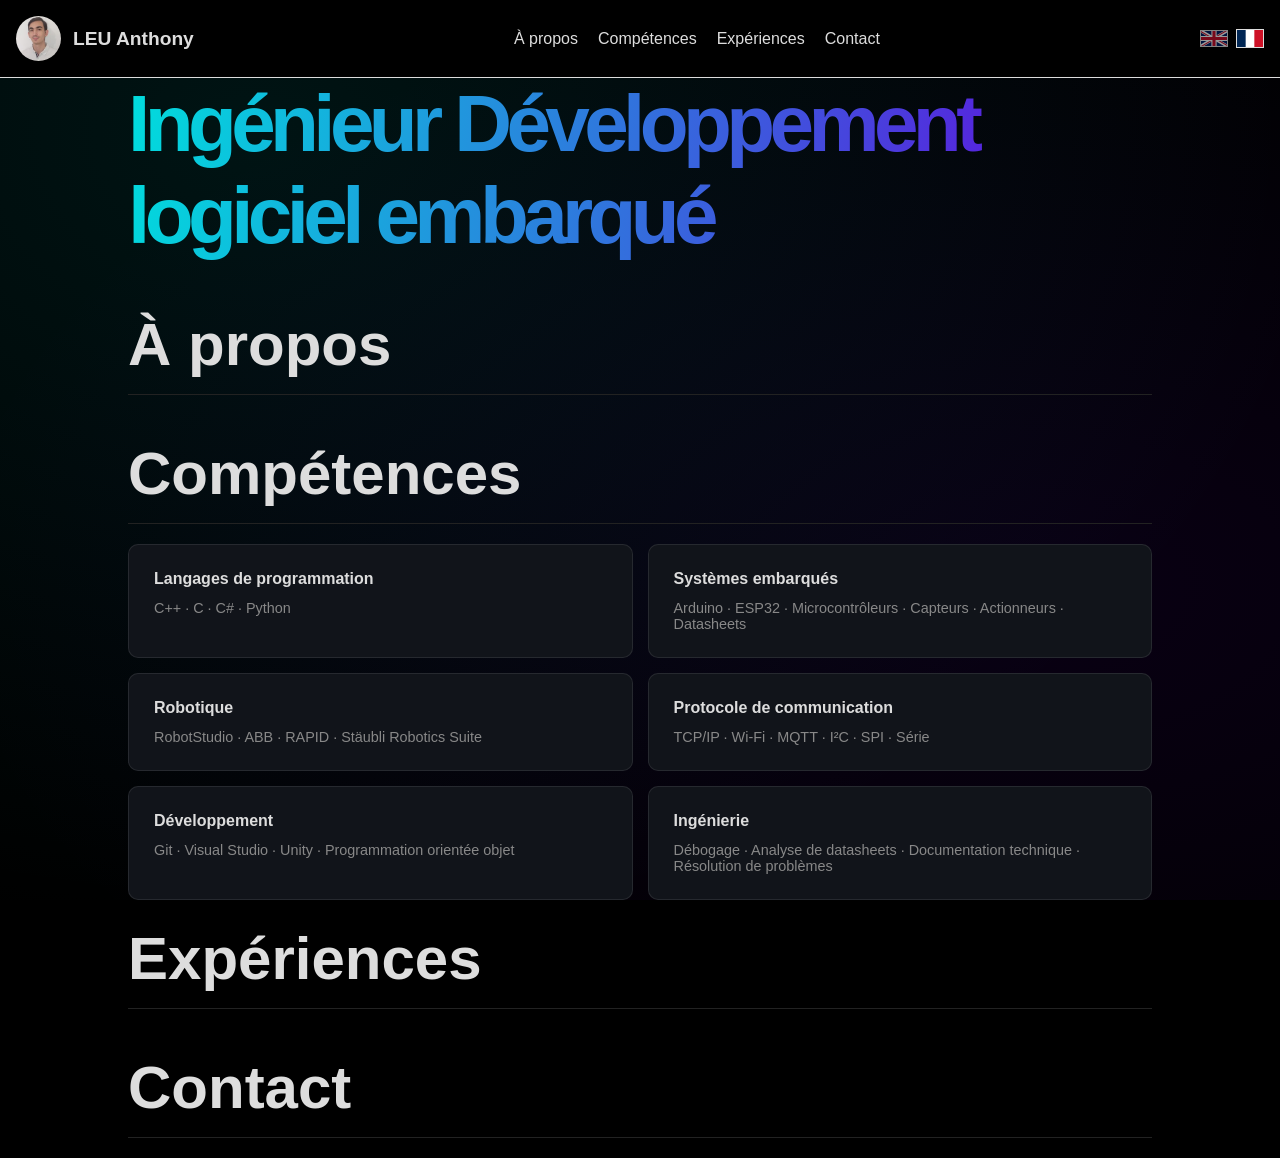
==== fr/index.html @ a5441466 "added skills with their style" ====
<!DOCTYPE html>
<html lang="en">
<head>
    <meta charset="UTF-8">
    <meta name="viewport" content="width=device-width, initial-scale=1.0">
    <title>LEU Anthony | Portfolio</title>
    <meta name="description" content="My personal portfolio.">
    <link rel="stylesheet" href="../style.css">
</head>
<body>
    <header>
        <nav>
            <a href="/fr/" class="logo">
                <img src="../assets/profile.jpg" alt="Photo de profil">
                <span>LEU Anthony</span>
            </a>
            <div class="nav-links">
                <a href="#about">À propos</a>
                <a href="#skills">Compétences</a>
                <a href="#experiences">Expériences</a>
                <a href="#contact">Contact</a>
            </div>
            <div class="language-selector">
                <a href="/en/" lang="en" aria-label="English">
                    <img src="../assets/flags/gb.svg" alt="English">
                </a>
                <a href="/fr/" lang="fr" aria-label="Français" aria-current="page">
                    <img src="../assets/flags/fr.svg" alt="Français">
                </a>
            </div>
        </nav>
    </header>
    <main>
        <h1>Ingénieur Développement logiciel embarqué</h1>
        <section id="about">
            <h2>À propos</h2>
        </section>
        <section id="skills">
            <h2>Compétences</h2>
            <div class="skills-grid">
                <div class="skill">
                    <h3>
                        Langages de programmation
                    </h3>
                    <p>
                        C++ · C · C# · Python
                    </p>
                </div>
                <div class="skill">
                    <h3>
                        Systèmes embarqués
                    </h3>
                    <p>
                        Arduino · ESP32 · Microcontrôleurs ·
                        Capteurs · Actionneurs · Datasheets
                    </p>
                </div>
                <div class="skill">
                    <h3>
                        Robotique
                    </h3>
                    <p>
                        RobotStudio · ABB · RAPID ·
                        Stäubli Robotics Suite
                    </p>
                </div>
                <div class="skill">
                    <h3>
                        Protocole de communication
                    </h3>
                    <p>
                        TCP/IP · Wi-Fi · MQTT · I²C · SPI · Série
                    </p>
                </div>
                <div class="skill">
                    <h3>
                        Développement
                    </h3>
                    <p>
                        Git · Visual Studio · Unity ·
                        Programmation orientée objet
                    </p>
                </div>
                <div class="skill">
                    <h3>
                        Ingénierie
                    </h3>

                    <p>
                        Débogage · Analyse de datasheets ·
                        Documentation technique · Résolution de problèmes
                    </p>
                </div>
            </div>
        </section>
        <section id="experiences">
            <h2>Expériences</h2>
        </section>
        <section id="contact">
            <h2>Contact</h2>
        </section>
    </main>
</body>
</html>
---- style.css ----
/* General reset */
* {
    margin: 0;
    padding: 0;
    box-sizing: border-box;
}

:root {
    --white: #dddddd;
    --black: #000000;
    --grey: #888888;
    --dark-grey: #222222;
    --light-blue: #00dddd;
    --dark-blue: #6600dd;
    --h1-size: clamp(3.2rem, 7vw, 5rem);
    --h2-size: calc(var(--h1-size) * 0.75);
    --border: rgba(255, 255, 255, 0.09);
    --card: #11141a;
}

body {
    font-family: Arial, sans-serif;
    background-color: var(--black);
    color: var(--white);
    background-image:
        radial-gradient(
            ellipse at 20% 15%,
            rgb(from var(--light-blue) r g b / 9%),
            transparent 75%
        ),
        radial-gradient(
            ellipse at 80% 65%,
            rgb(from var(--dark-blue) r g b / 9%),
            transparent 75%
        );
    background-attachment: fixed;
}

/* Headings */
h1 {
    font-size: var(--h1-size);
    letter-spacing: -0.07em;
    font-weight: 700;
    margin-bottom: 24px;
    background: linear-gradient(100deg,var(--light-blue),var(--dark-blue));
    -webkit-background-clip: text;
    background-clip: text;
    -webkit-text-fill-color: transparent;
}

h2 {
    font-size: var(--h2-size);
    font-weight: 600;
    line-height: 1.3;
    color: var(--white);
    margin-bottom: 20px;
    padding-bottom: 10px;
    border-bottom: 1px solid var(--dark-grey);
}

/* Header */
header {
    position: sticky;
    top: 0;
    background-color: var(--black);
    padding: 16px;
    border-bottom: 1px solid var(--white);
}

nav {
    display: flex;
    align-items: center;
    justify-content: space-between;
}

/* Profile picture and name */
.logo {
    display: flex;
    align-items: center;
    gap: 12px;
    text-decoration: none;
    color: inherit;
    font-size: 1.2rem;
    font-weight: bold;
}

.logo img {
    width: 45px;
    height: 45px;
    object-fit: cover;
    border-radius: 50%;
}

/* Navigation links */
.nav-links {
    display: flex;
    align-items: center;
    gap: 20px;
}

.nav-links a {
    text-decoration: none;
    color: var(--white);
}

.nav-links a:hover {
    color: var(--grey);
}

/* Language flags */
.language-selector {
    display: flex;
    align-items: center;
    gap: 8px;
}
.language-selector img{
    width: 28px;
    height: auto;
    display: block;
    border: 1px solid var(--white);
}
.language-selector img:hover {
    transform: translateY(-2px);
}

.language-selector a:not([aria-current="page"]) {
    opacity: 0.6;
}

.language-selector a[aria-current="page"] {
    opacity: 1;
}

/* Main */
main {
    width: 80%;
    margin-inline: auto;
}

section {
    scroll-margin-top: 80px;
    padding-top: 20px
}

/* Skills */

.skills-grid {
    display: grid;
    grid-template-columns:
        repeat(2, 1fr);
    gap: 15px;
}

.skill {
    padding: 25px;
    border:
        1px solid var(--border);
    border-radius: 10px;
    background: var(--card);
}

.skill h3 {
    margin-bottom: 12px;
    font-size: 1rem;
}

.skill p {
    color: var(--grey);

    font-size: 0.9rem;
}
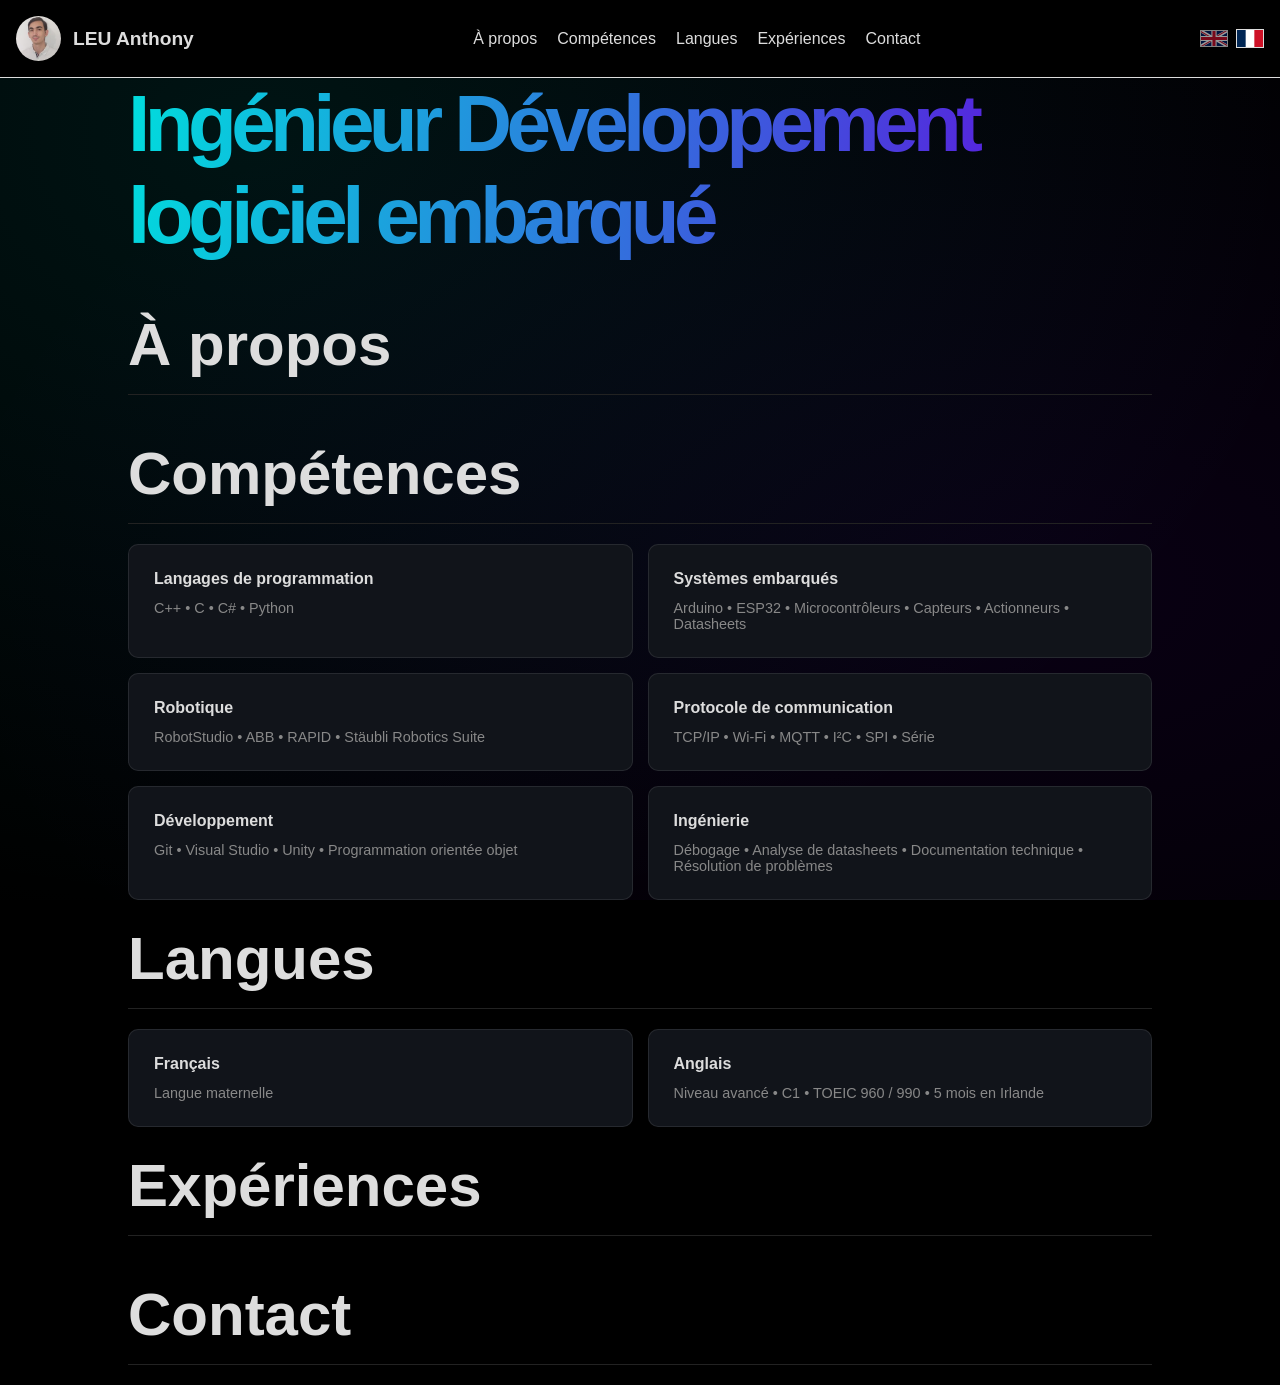
==== commit 18944ae0: "Ajout section Langues & modification des classes en card et cards-grid pour la reutilisation" ====
--- a/fr/index.html
+++ b/fr/index.html
@@ -17,6 +17,7 @@
             <div class="nav-links">
                 <a href="#about">À propos</a>
                 <a href="#skills">Compétences</a>
+                <a href="#languages">Langues</a>
                 <a href="#experiences">Expériences</a>
                 <a href="#contact">Contact</a>
             </div>
@@ -37,58 +38,75 @@
         </section>
         <section id="skills">
             <h2>Compétences</h2>
-            <div class="skills-grid">
-                <div class="skill">
+            <div class="cards-grid">
+                <div class="card">
                     <h3>
                         Langages de programmation
                     </h3>
                     <p>
-                        C++ · C · C# · Python
+                        C++ • C • C# • Python
                     </p>
                 </div>
-                <div class="skill">
+                <div class="card">
                     <h3>
                         Systèmes embarqués
                     </h3>
                     <p>
-                        Arduino · ESP32 · Microcontrôleurs ·
-                        Capteurs · Actionneurs · Datasheets
+                        Arduino • ESP32 • Microcontrôleurs • Capteurs • Actionneurs • Datasheets
                     </p>
                 </div>
-                <div class="skill">
+                <div class="card">
                     <h3>
                         Robotique
                     </h3>
                     <p>
-                        RobotStudio · ABB · RAPID ·
-                        Stäubli Robotics Suite
+                        RobotStudio • ABB • RAPID • Stäubli Robotics Suite
                     </p>
                 </div>
-                <div class="skill">
+                <div class="card">
                     <h3>
                         Protocole de communication
                     </h3>
                     <p>
-                        TCP/IP · Wi-Fi · MQTT · I²C · SPI · Série
+                        TCP/IP • Wi-Fi • MQTT • I²C • SPI • Série
                     </p>
                 </div>
-                <div class="skill">
+                <div class="card">
                     <h3>
                         Développement
                     </h3>
                     <p>
-                        Git · Visual Studio · Unity ·
-                        Programmation orientée objet
+                        Git • Visual Studio • Unity • Programmation orientée objet
                     </p>
                 </div>
-                <div class="skill">
+                <div class="card">
                     <h3>
                         Ingénierie
                     </h3>
 
                     <p>
-                        Débogage · Analyse de datasheets ·
-                        Documentation technique · Résolution de problèmes
+                        Débogage • Analyse de datasheets • Documentation technique • Résolution de problèmes
+                    </p>
+                </div>
+            </div>
+        </section>
+        <section id="languages">
+            <h2>Langues</h2>
+            <div class="cards-grid">
+                <div class="card">
+                    <h3>
+                        Français
+                    </h3>
+                    <p>
+                        Langue maternelle
+                    </p>
+                </div>
+                <div class="card">
+                    <h3>
+                        Anglais
+                    </h3>
+                    <p>
+                        Niveau avancé • C1 • TOEIC 960 / 990 • 5 mois en Irlande
                     </p>
                 </div>
             </div>
--- a/style.css
+++ b/style.css
@@ -142,16 +142,16 @@
     padding-top: 20px
 }
 
-/* Skills */
+/* Cards (skills & languages) */
 
-.skills-grid {
+.cards-grid {
     display: grid;
     grid-template-columns:
         repeat(2, 1fr);
     gap: 15px;
 }
 
-.skill {
+.card {
     padding: 25px;
     border:
         1px solid var(--border);
@@ -159,12 +159,12 @@
     background: var(--card);
 }
 
-.skill h3 {
+.card h3 {
     margin-bottom: 12px;
     font-size: 1rem;
 }
 
-.skill p {
+.card p {
     color: var(--grey);
 
     font-size: 0.9rem;
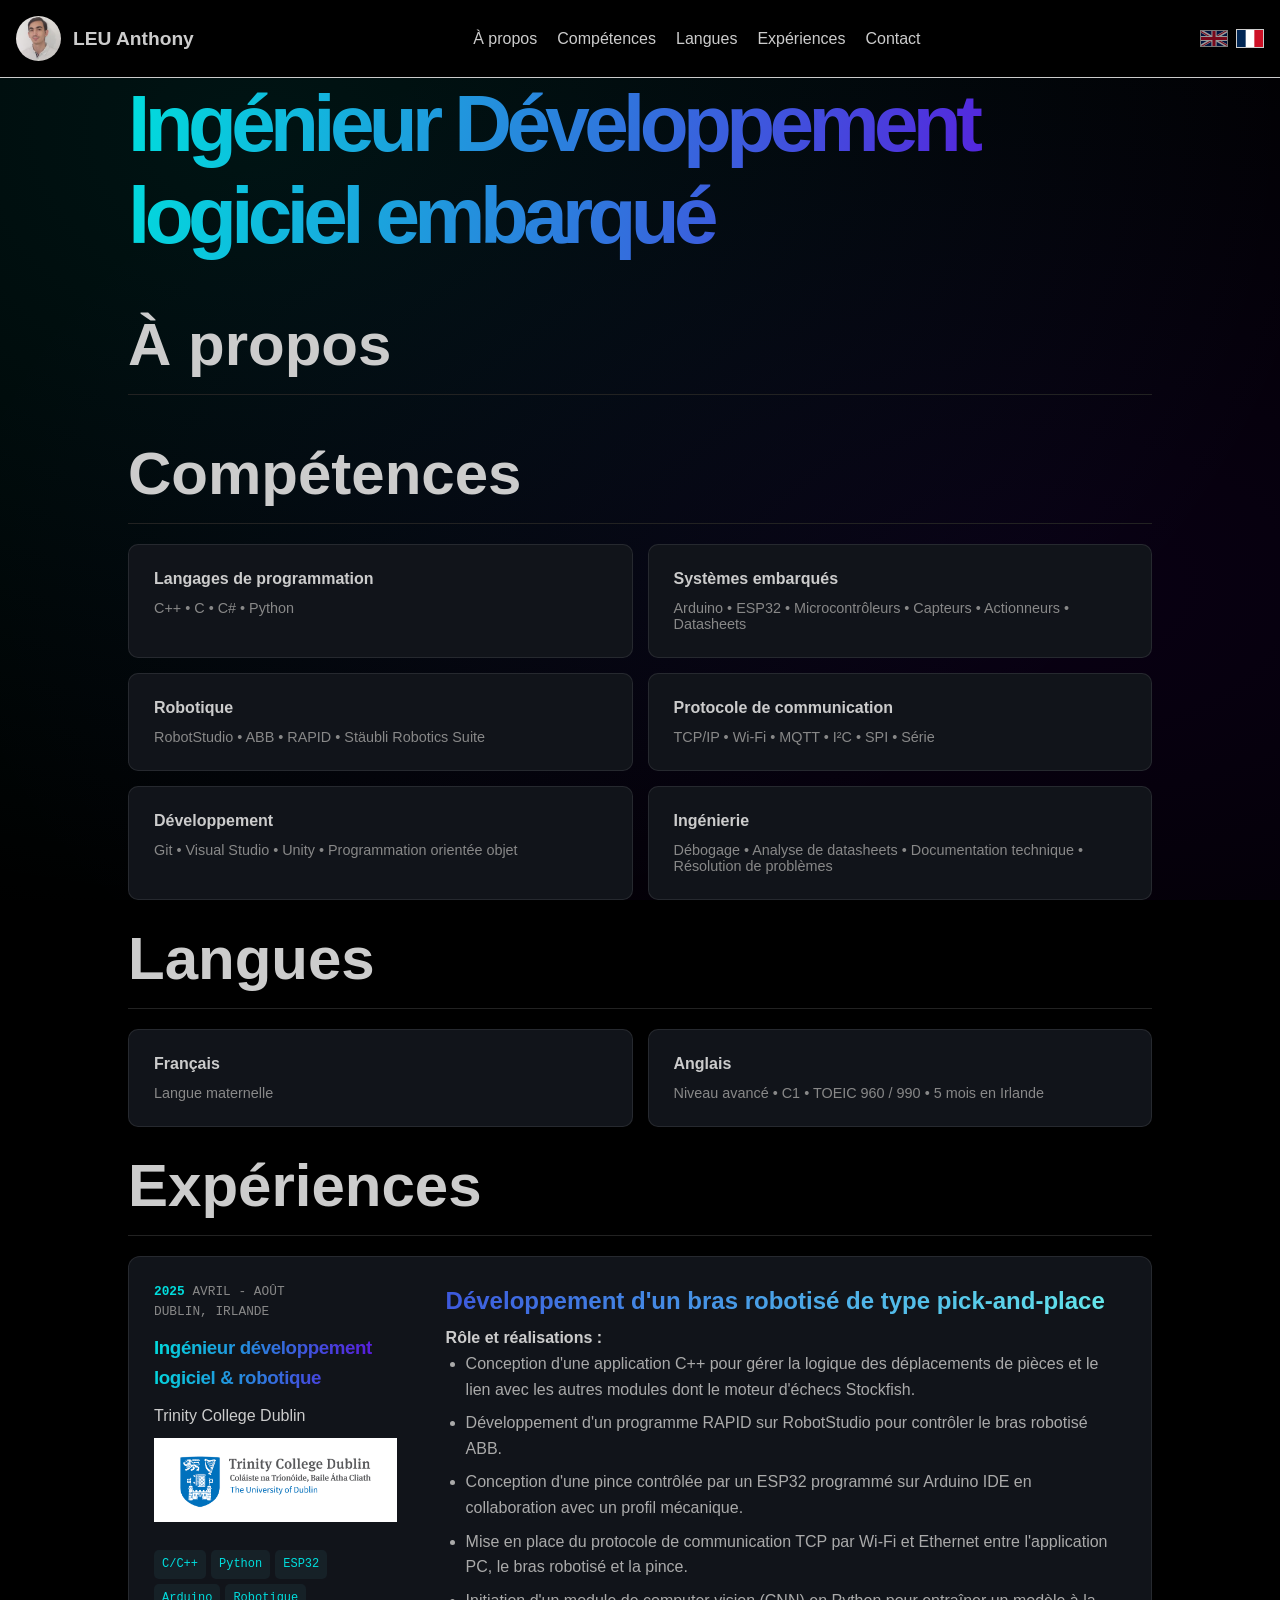
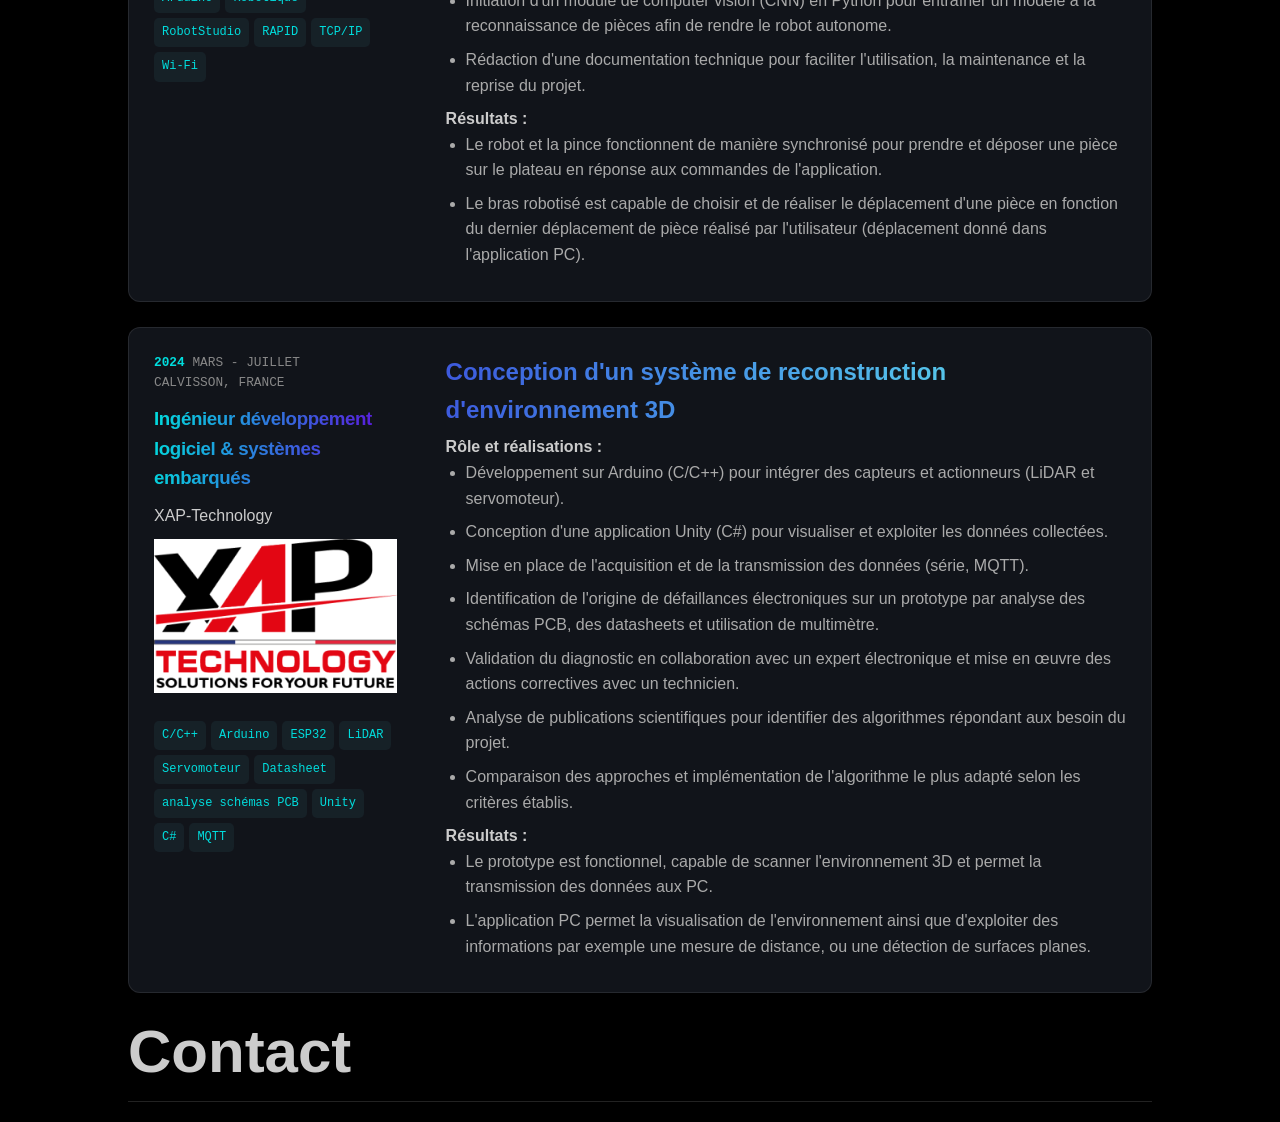
==== commit 68d49063: "ajout experiences avec le style" ====
--- a/fr/index.html
+++ b/fr/index.html
@@ -113,6 +113,146 @@
         </section>
         <section id="experiences">
             <h2>Expériences</h2>
+            <div class="column">
+                <article class="experience-card">
+                    <div class="experience-head">
+                        <div class="date_place">
+                            <strong> 2025 </strong> AVRIL - AOÛT
+                            <br>
+                            DUBLIN, IRLANDE
+                        </div>
+                        <h3>
+                            Ingénieur développement logiciel & robotique
+                        </h3>
+                        <div class="company">
+                            Trinity College Dublin
+                            <br>
+                            <img src="../assets/company/Trinity-Logo.jpg" alt="Trinity-Logo">
+                        </div>
+                        <div class="tags">
+                            <span class="tag">C/C++</span>
+                            <span class="tag">Python</span>
+                            <span class="tag">ESP32</span>
+                            <span class="tag">Arduino</span>
+                            <span class="tag">Robotique</span>
+                            <span class="tag">RobotStudio</span>
+                            <span class="tag">RAPID</span>
+                            <span class="tag">TCP/IP</span>
+                            <span class="tag">Wi-Fi</span>
+                        </div>
+                    </div>
+                    <div class="experience-content">
+                        <h3>
+                            Développement d'un bras robotisé de type pick-and-place
+                        </h3>
+                        <h4>
+                            Rôle et réalisations :
+                        </h4>
+                        <ul>
+                            <li>
+                                Conception d'une application C++ pour gérer la logique des déplacements de pièces et le lien avec les autres modules dont le moteur d'échecs Stockfish.
+                            </li>
+                            <li>
+                                Développement d'un programme  RAPID  sur RobotStudio pour contrôler le bras robotisé ABB.
+                            </li>
+                            <li>
+                                Conception d'une pince contrôlée par un ESP32 programmé sur Arduino IDE en collaboration avec un profil mécanique.
+                            </li>
+                            <li>
+                                Mise en place du protocole de communication TCP par Wi-Fi et Ethernet entre l'application PC, le bras robotisé et la pince.
+                            </li>
+                            <li>
+                                Initiation d'un module de computer vision (CNN) en Python pour entraîner un modèle à la reconnaissance de pièces afin de rendre le robot autonome.
+                            </li>
+                            <li>
+                                Rédaction d'une documentation technique pour faciliter l'utilisation, la maintenance et la reprise du projet.
+                            </li>
+                        </ul>
+                        <h4>
+                            Résultats :
+                        </h4>
+                        <ul>
+
+                            <li>
+                               Le robot et la pince fonctionnent de manière synchronisé pour prendre et déposer une pièce sur le plateau en réponse aux commandes de l'application.
+                            </li>
+                            <li>
+                                Le bras robotisé est capable de choisir et de réaliser le déplacement d'une pièce en fonction du dernier déplacement de pièce réalisé par l'utilisateur (déplacement donné dans l'application PC).
+                            </li>
+                        </ul>
+                </article>
+                <article class="experience-card">
+                    <div class="experience-head">
+                        <div class="date_place">
+                            <strong> 2024 </strong> MARS - JUILLET
+                            <br>
+                            CALVISSON, FRANCE
+                        </div>
+                        <h3>
+                            Ingénieur développement logiciel & systèmes embarqués
+                        </h3>
+                        <div class="company">
+                            XAP-Technology
+                            <br>
+                            <img src="../assets/company/XAP-technology-Logo.png" alt="XAP-technology-Logo">
+                        </div>
+                        <div class="tags">
+                            <span class="tag">C/C++</span>
+                            <span class="tag">Arduino</span>
+                            <span class="tag">ESP32</span>
+                            <span class="tag">LiDAR</span>
+                            <span class="tag">Servomoteur</span>
+                            <span class="tag">Datasheet</span>
+                            <span class="tag">analyse schémas PCB</span>
+                            <span class="tag">Unity</span>
+                            <span class="tag">C#</span>
+                            <span class="tag">MQTT</span>
+                        </div>
+                    </div>
+                    <div class="experience-content">
+                        <h3>
+                            Conception d'un système de reconstruction d'environnement 3D
+                        </h3>
+                        <h4>
+                            Rôle et réalisations :
+                        </h4>
+                        <ul>
+                            <li>
+                                Développement sur Arduino (C/C++) pour intégrer des capteurs et actionneurs (LiDAR et servomoteur).
+                            </li>
+                            <li>
+                                Conception d'une application Unity (C#) pour visualiser et exploiter les données collectées.
+                            </li>
+                            <li>
+                                Mise en place de l'acquisition et de la transmission des données (série, MQTT).
+                            </li>
+                            <li>
+                                Identification de l'origine de défaillances électroniques sur un prototype par analyse des schémas PCB, des datasheets et utilisation de multimètre.
+                            </li>
+                            <li>
+                                Validation du diagnostic en collaboration avec un expert électronique et mise en œuvre des actions correctives avec un technicien.
+                            </li>
+                            <li>
+                                Analyse de publications scientifiques pour identifier des algorithmes répondant aux besoin du projet.
+                            </li>
+                            <li>
+                                Comparaison des approches et implémentation de l'algorithme le plus adapté selon les critères établis.
+                            </li>
+                        </ul>
+                        <h4>
+                            Résultats :
+                        </h4>
+                        <ul>
+                            <li>
+                                Le prototype est fonctionnel, capable de scanner l'environnement 3D et permet la transmission des données aux PC.
+                            </li>
+                            <li>
+                                L'application PC permet la visualisation de l'environnement ainsi que d'exploiter des informations par exemple une mesure de distance, ou une détection de surfaces planes.
+                            </li>
+                        </ul>
+                    </div>
+                </article>
+            </div>
         </section>
         <section id="contact">
             <h2>Contact</h2>
--- a/style.css
+++ b/style.css
@@ -6,8 +6,9 @@
 }
 
 :root {
-    --white: #dddddd;
+    --white: #cccccc;
     --black: #000000;
+    --light-grey: #aaaaaa;
     --grey: #888888;
     --dark-grey: #222222;
     --light-blue: #00dddd;
@@ -168,4 +169,91 @@
     color: var(--grey);
 
     font-size: 0.9rem;
+}
+
+/* experiences */
+
+.column {
+    display: flex;
+    flex-direction: column;
+    gap: 25px;
+}
+
+.experience-card {
+    display: grid;
+    grid-template-columns: 25% 1fr;
+    gap: 5%;
+    padding: 25px;
+    border: 1px solid var(--border);
+    border-radius: 12px;
+    background: var(--card);
+    line-height: 1.6;
+}
+
+.date_place {
+    color: var(--grey);
+    font-family: monospace;
+    font-size: 0.8rem;
+    padding-bottom: 10px;
+}
+
+.date_place strong {
+    color: var(--light-blue);
+    font-style: bold;
+}
+
+.experience-head h3 {
+    letter-spacing: -0.02em;
+    font-weight: 700;
+    margin-bottom: 10px;
+    background: linear-gradient(100deg,var(--light-blue),var(--dark-blue));
+    -webkit-background-clip: text;
+    background-clip: text;
+    -webkit-text-fill-color: transparent;
+}
+
+.company {
+    color : var(--white);
+}
+
+.company img{
+    width: 100%;
+    max-height: 80%;
+    object-fit: contain;
+    margin-top: 10px;
+    background-color: white;
+}
+
+.experience-content h3{
+    font-size: 1.5rem;
+    margin-bottom: 5px;
+    background: linear-gradient(100deg,color-mix(in srgb, var(--dark-blue) 60%, var(--light-blue)),color-mix(in srgb, var(--light-blue) 60%, white));
+    -webkit-background-clip: text;
+    background-clip: text;
+    -webkit-text-fill-color: transparent;
+}
+
+.experience-content ul {
+    padding-left: 20px;
+    color: var(--light-grey);
+}
+
+.experience-content li {
+    margin-bottom: 8px;
+}
+
+.tags {
+    display: flex;
+    flex-wrap: wrap;
+    gap: 5px;
+    margin-top: 20px;
+}
+
+.tag {
+    padding: 5px 8px;
+    border-radius: 5px;
+    color: var(--light-blue);
+    background: rgba(103, 232, 249, 0.06);
+    font-family: monospace;
+    font-size: 0.75rem;
 }
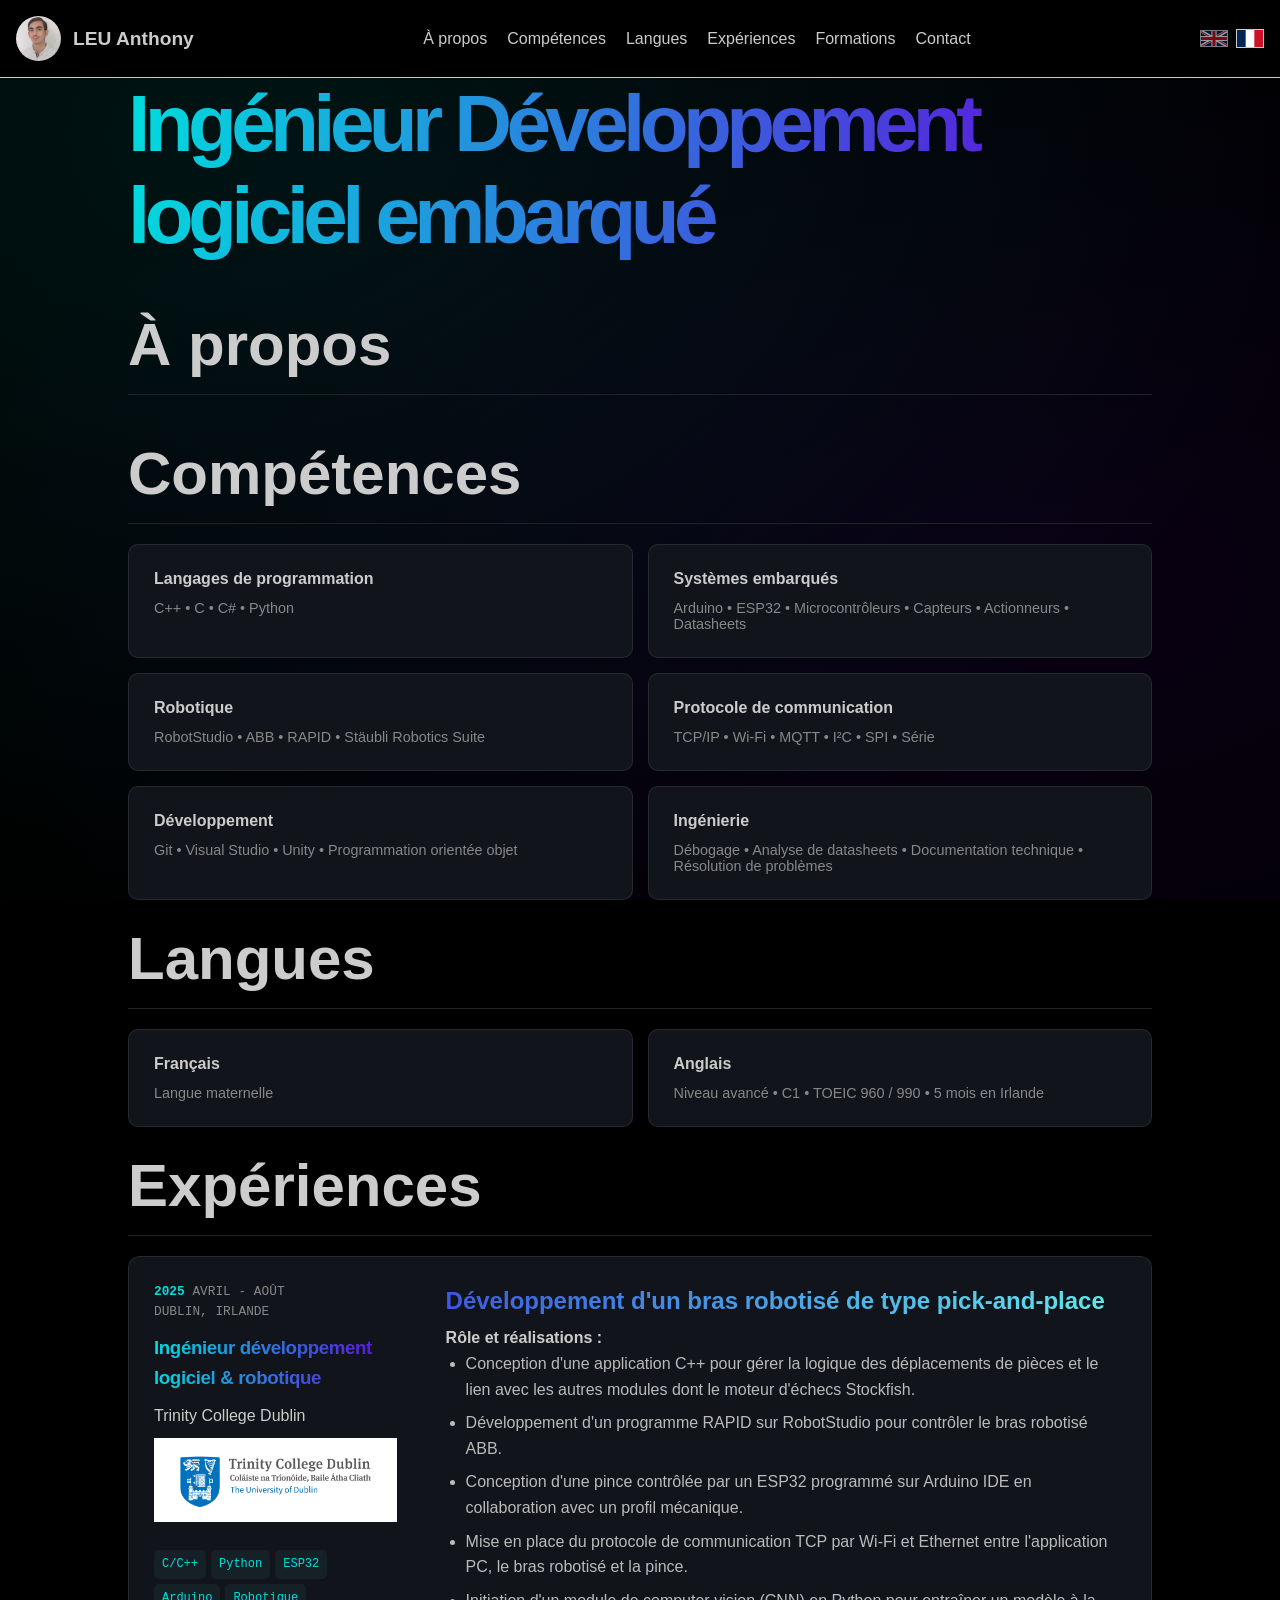
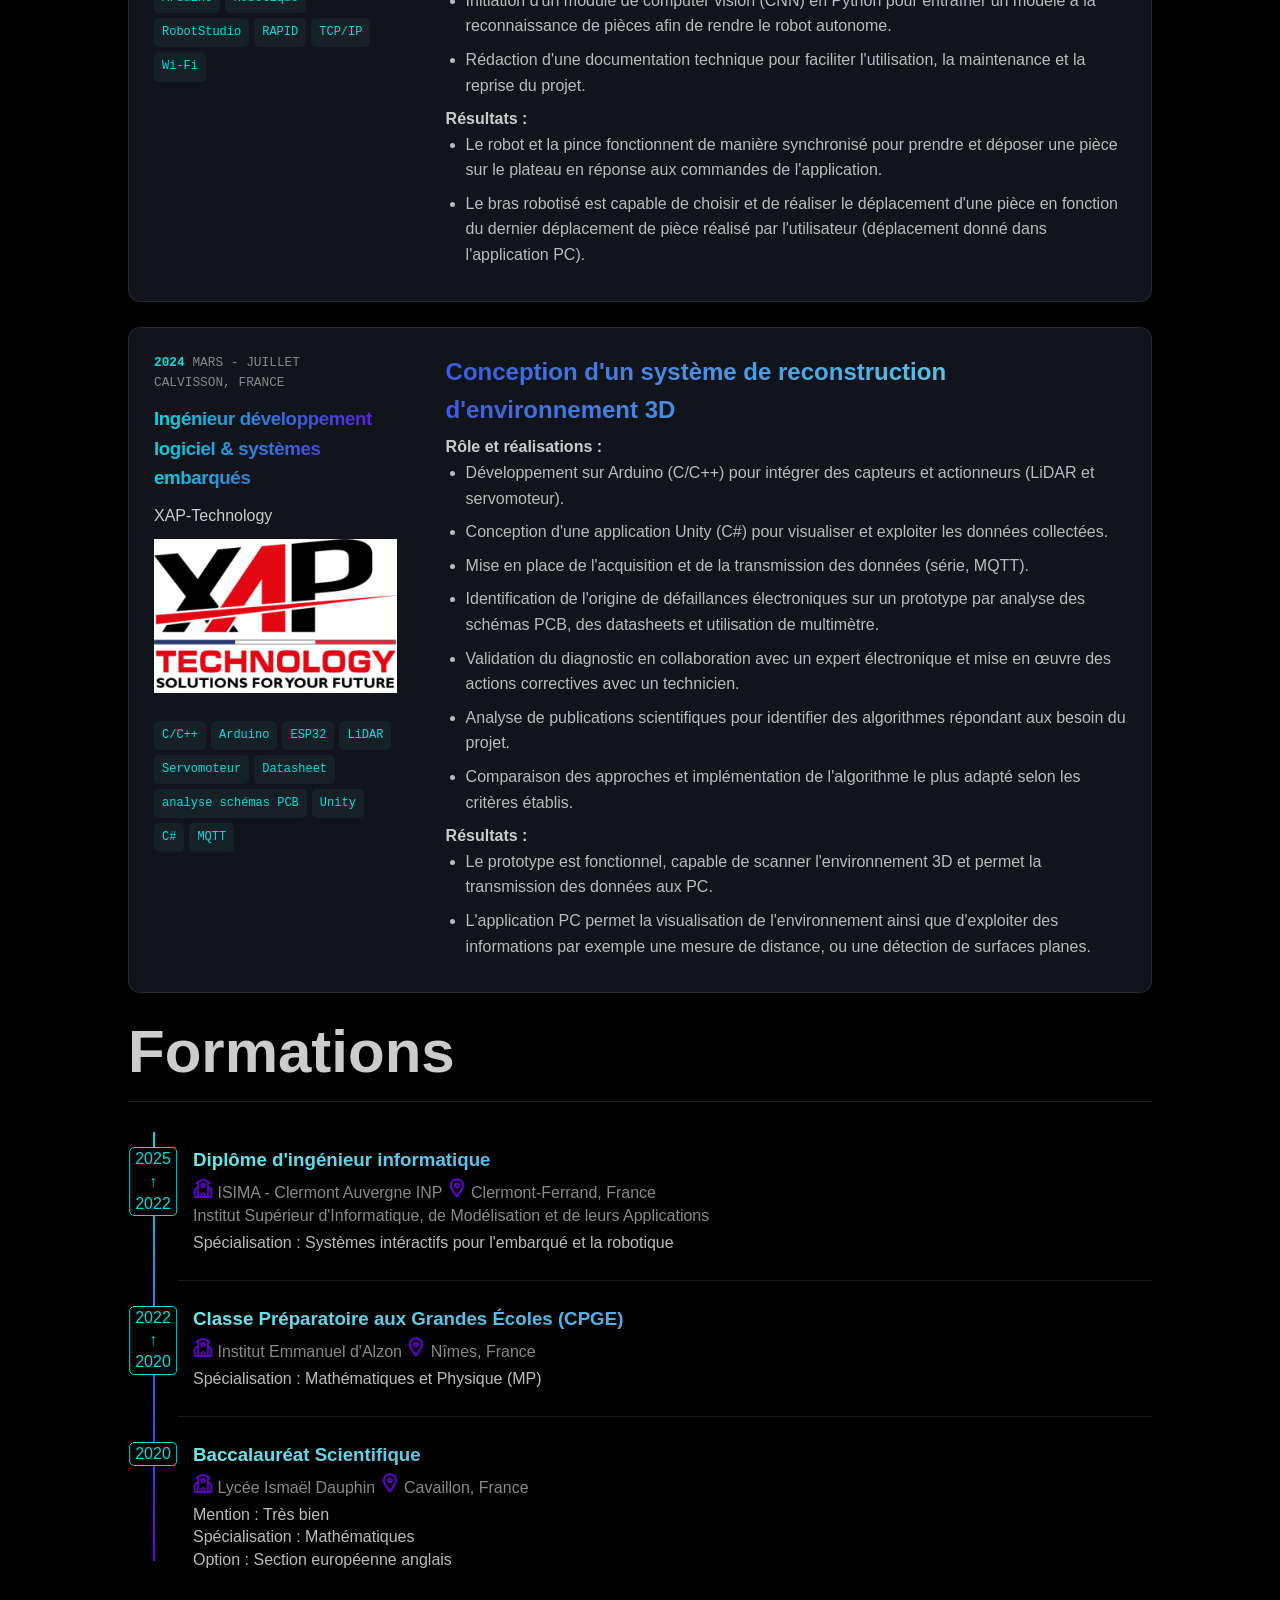
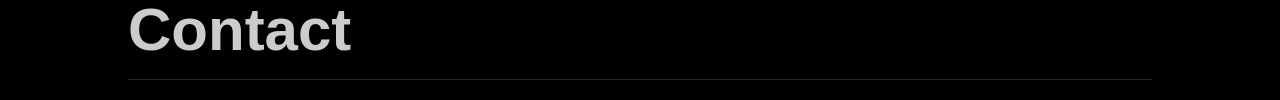
==== commit b3a57201: "added Education(Formation) section with its style" ====
--- a/fr/index.html
+++ b/fr/index.html
@@ -10,7 +10,7 @@
 <body>
     <header>
         <nav>
-            <a href="/fr/" class="logo">
+            <a href="../fr/" class="logo">
                 <img src="../assets/profile.jpg" alt="Photo de profil">
                 <span>LEU Anthony</span>
             </a>
@@ -19,13 +19,14 @@
                 <a href="#skills">Compétences</a>
                 <a href="#languages">Langues</a>
                 <a href="#experiences">Expériences</a>
+                <a href="#education">Formations</a>
                 <a href="#contact">Contact</a>
             </div>
             <div class="language-selector">
-                <a href="/en/" lang="en" aria-label="English">
+                <a href="../en/" lang="en" aria-label="English">
                     <img src="../assets/flags/gb.svg" alt="English">
                 </a>
-                <a href="/fr/" lang="fr" aria-label="Français" aria-current="page">
+                <a href="../fr/" lang="fr" aria-label="Français" aria-current="page">
                     <img src="../assets/flags/fr.svg" alt="Français">
                 </a>
             </div>
@@ -254,6 +255,66 @@
                 </article>
             </div>
         </section>
+        <section id="education">
+            <h2>Formations</h2>
+            <div class="timeline">
+                <article class="education-card">
+                    <div class="date">
+                        2025<br>↑<br>2022
+                    </div>
+                    <h3>
+                        Diplôme d'ingénieur informatique
+                    </h3>
+                    <div class="school">
+                        <img src="../assets/icons/school.svg">
+                        ISIMA - Clermont Auvergne INP
+                        <img src="../assets/icons/location-pin.svg">
+                        Clermont-Ferrand, France
+                        <br>
+                        Institut Supérieur d'Informatique, de Modélisation et de leurs Applications
+                    </div>
+                    <p>
+                        Spécialisation : Systèmes intéractifs pour l'embarqué et la robotique<br>
+                    </p>
+                </article>
+                <article class="education-card">
+                    <div class="date">
+                        2022<br>↑<br>2020
+                    </div>
+                    <h3>
+                        Classe Préparatoire aux Grandes Écoles (CPGE)
+                    </h3>
+                    <div class="school">
+                        <img src="../assets/icons/school.svg">
+                        Institut Emmanuel d'Alzon
+                        <img src="../assets/icons/location-pin.svg">
+                        Nîmes, France
+                    </div>
+                    <p>
+                        Spécialisation : Mathématiques et Physique (MP)<br>
+                    </p>
+                </article>
+                <article class="education-card">
+                    <div class="date">
+                        2020
+                    </div>
+                    <h3>
+                        Baccalauréat Scientifique
+                    </h3>
+                    <div class="school">
+                        <img src="../assets/icons/school.svg">
+                        Lycée Ismaël Dauphin
+                        <img src="../assets/icons/location-pin.svg">
+                        Cavaillon, France
+                    </div>
+                    <p>
+                        Mention : Très bien<br>
+                        Spécialisation : Mathématiques<br>
+                        Option : Section européenne anglais
+                    </p>
+                </article>
+            </div>
+        </section>
         <section id="contact">
             <h2>Contact</h2>
         </section>
--- a/style.css
+++ b/style.css
@@ -8,7 +8,7 @@
 :root {
     --white: #cccccc;
     --black: #000000;
-    --light-grey: #aaaaaa;
+    --light-grey: #bbbbbb;
     --grey: #888888;
     --dark-grey: #222222;
     --light-blue: #00dddd;
@@ -62,6 +62,7 @@
 /* Header */
 header {
     position: sticky;
+    z-index: 100;
     top: 0;
     background-color: var(--black);
     padding: 16px;
@@ -256,4 +257,71 @@
     background: rgba(103, 232, 249, 0.06);
     font-family: monospace;
     font-size: 0.75rem;
+}
+
+/* education */
+
+.timeline{
+    position: relative;
+    display:flex;
+    flex-direction: column;
+    gap: 25px;
+    padding-left: 50px;
+}
+
+.timeline::before {
+    content: "";
+    position: absolute;
+    gap: 25px;
+    top: 10px;
+    left: 25px;
+    bottom: 10px;
+    width: 2px;
+    background: linear-gradient(100deg,var(--light-blue),var(--dark-blue));
+}
+
+.education-card {
+    position: relative;
+    display: grid;
+    padding-top: 25px;
+    padding-left: 15px;
+    line-height: 1.4;
+    color: var(--light-grey);
+    border-top: 1px solid var(--border);
+}
+.education-card:first-child {
+    border: none;
+}
+
+.education-card h3{
+    margin-bottom: 5px;
+    background: linear-gradient(100deg,color-mix(in srgb, var(--light-blue) 60%, white),color-mix(in srgb, var(--dark-blue) 60%, var(--light-blue)));
+    -webkit-background-clip: text;
+    background-clip: text;
+    -webkit-text-fill-color: transparent;
+}
+
+.timeline .date {
+    position: absolute;
+    transform: translate(-50%, 0%);
+    left: -25px;
+    top: 25px;
+    color: var(--light-blue);
+    text-align: center;
+    background-color: var(--black);
+    border-style: solid;
+    border-color: var(--light-blue);
+    border-radius: 5px;
+    border-width: 1px;
+    padding: 0px 5px;
+}
+
+.school {
+    color: var(--grey);
+    margin-bottom: 5px;
+}
+.school img {
+    flex-shrink: 0;
+    width: 20px;
+    height: 20px;
 }
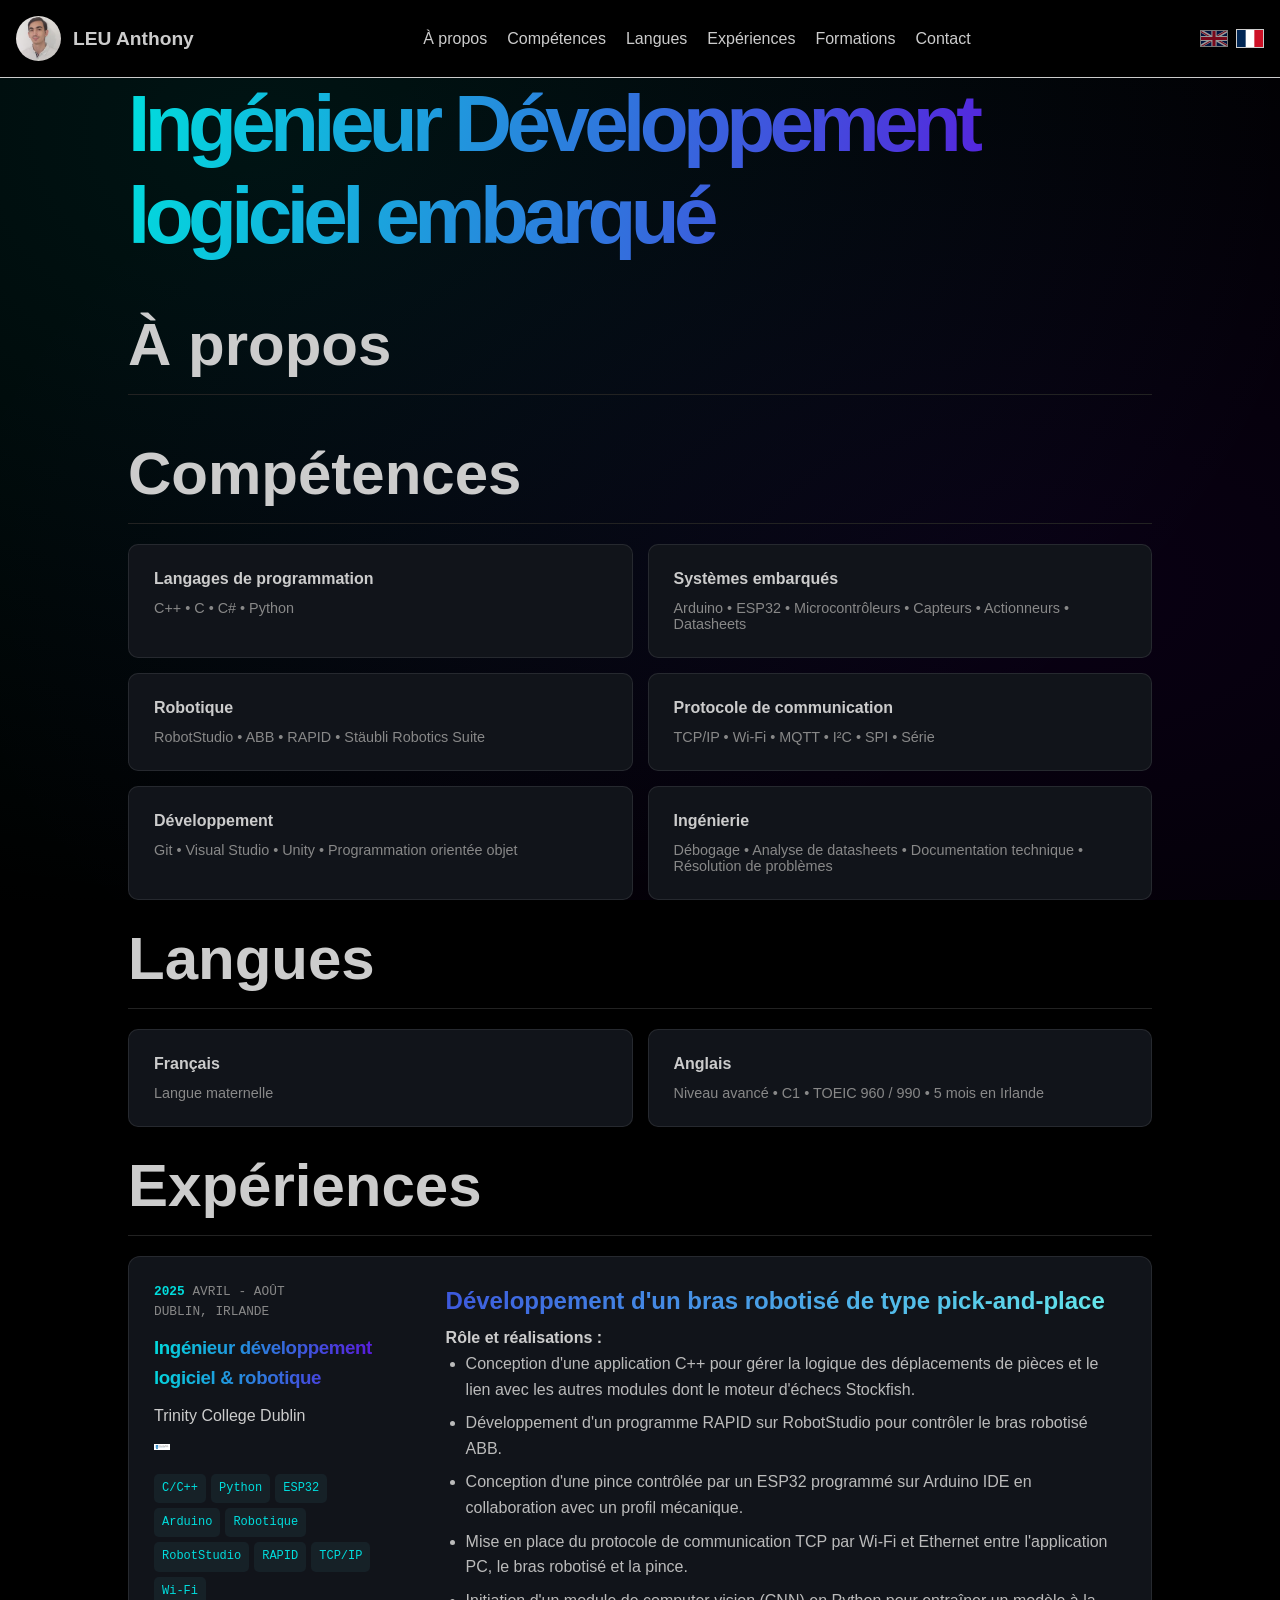
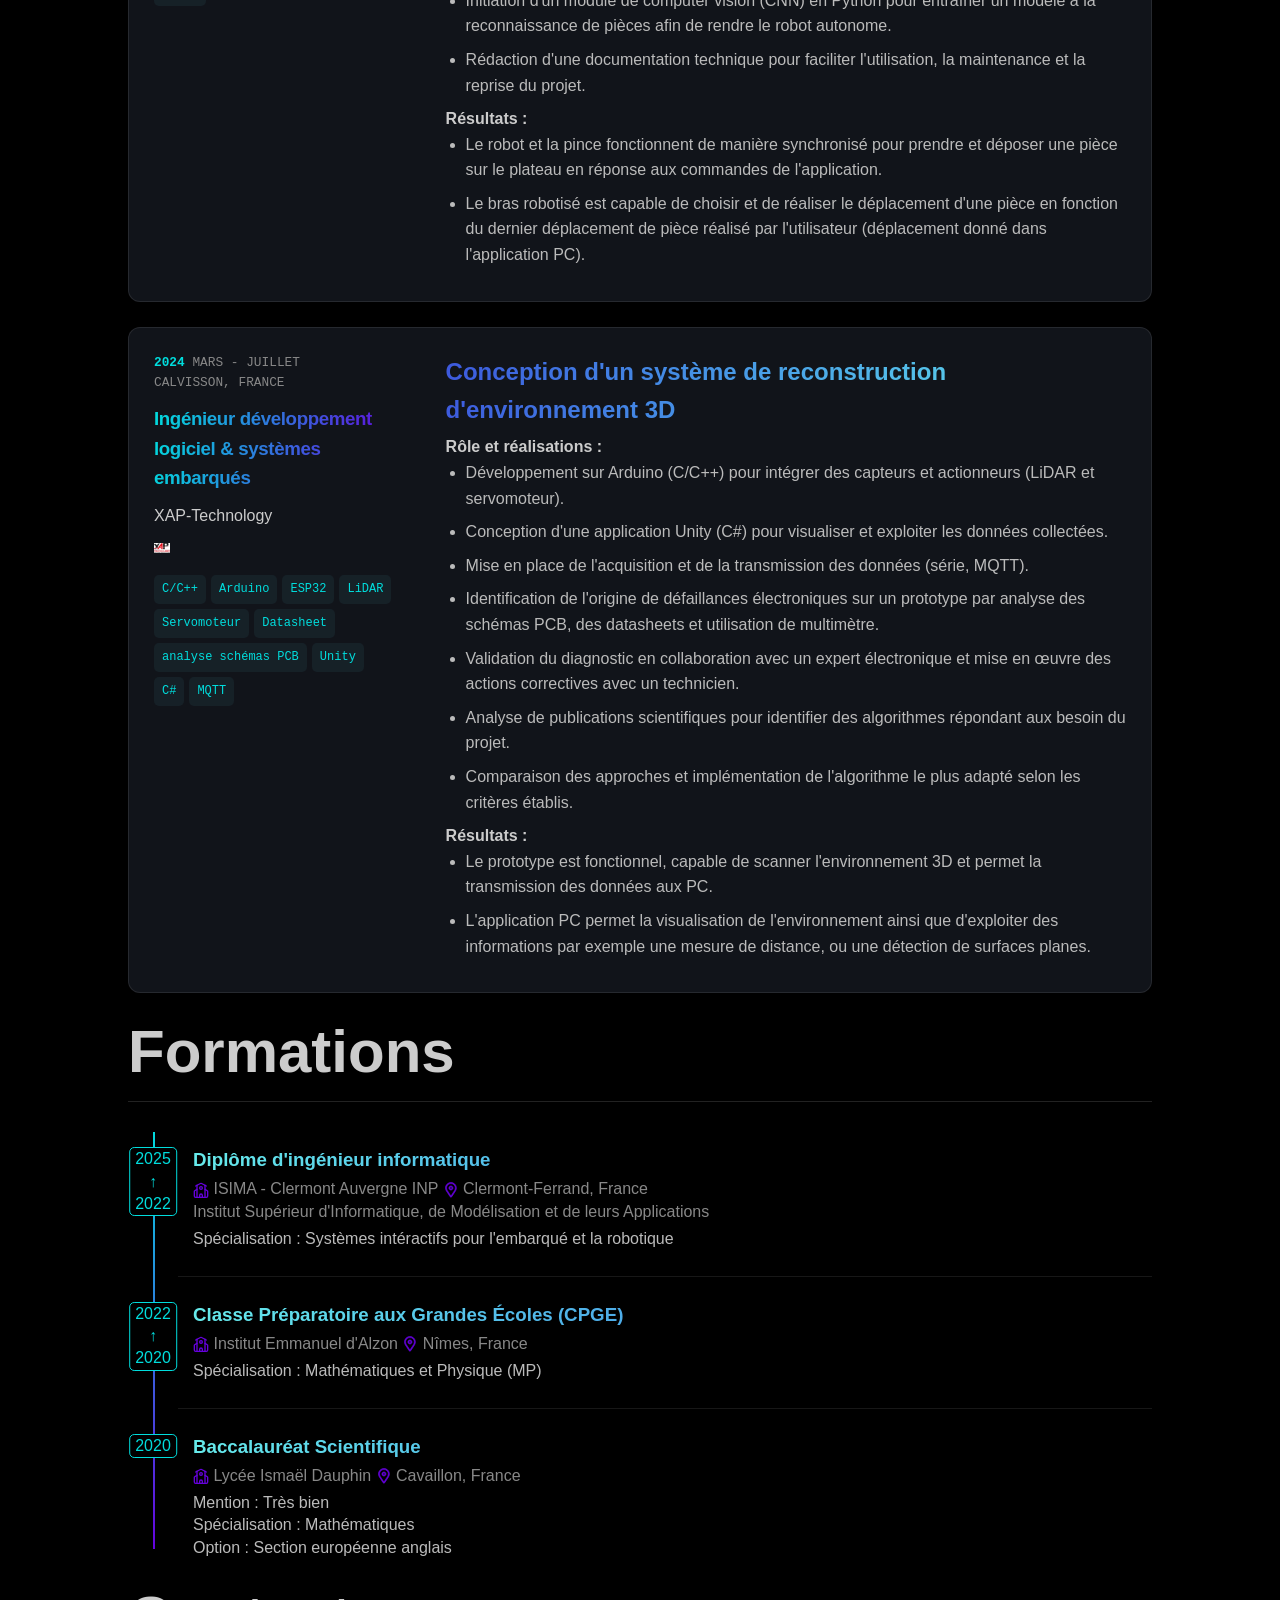
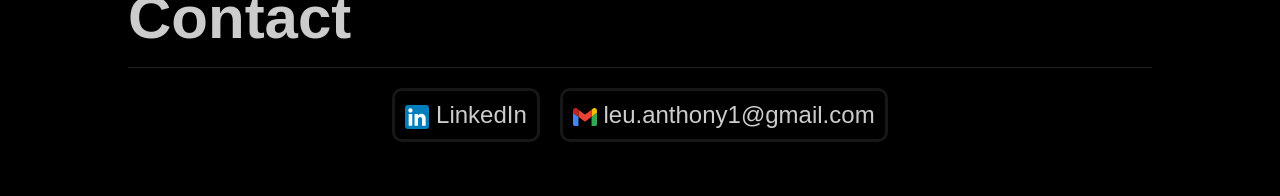
==== commit 845c151b: "added Contact with its style" ====
--- a/fr/index.html
+++ b/fr/index.html
@@ -317,7 +317,22 @@
         </section>
         <section id="contact">
             <h2>Contact</h2>
-        </section>
+            <div class="column">
+                <div class="row">
+                    <a href="https://www.linkedin.com/in/anthony-leu/">
+                        <img src="../assets/icons/LinkedIn.svg" alt="">
+                        LinkedIn
+                    </a>
+                    <a href="mailto:leu.anthony1@gmail.com">
+                        <img src="../assets/icons/Gmail.svg" alt="">
+                        leu.anthony1@gmail.com
+                    </a>
+                </div>
+            </div>
+        </section>
+        <br>
+        <br>
+        <br>
     </main>
 </body>
 </html>
--- a/style.css
+++ b/style.css
@@ -37,6 +37,13 @@
     background-attachment: fixed;
 }
 
+img {
+    height: 1em;
+    width: auto;
+    max-width: 1em;
+    vertical-align: middle;
+}
+
 /* Headings */
 h1 {
     font-size: var(--h1-size);
@@ -88,6 +95,7 @@
 
 .logo img {
     width: 45px;
+    max-width: none;
     height: 45px;
     object-fit: cover;
     border-radius: 50%;
@@ -117,6 +125,7 @@
 }
 .language-selector img{
     width: 28px;
+    max-width: none;
     height: auto;
     display: block;
     border: 1px solid var(--white);
@@ -177,6 +186,8 @@
 .column {
     display: flex;
     flex-direction: column;
+    justify-content: center;
+    align-items: center;
     gap: 25px;
 }
 
@@ -220,6 +231,7 @@
 .company img{
     width: 100%;
     max-height: 80%;
+    height: auto;
     object-fit: contain;
     margin-top: 10px;
     background-color: white;
@@ -320,8 +332,25 @@
     color: var(--grey);
     margin-bottom: 5px;
 }
-.school img {
-    flex-shrink: 0;
-    width: 20px;
-    height: 20px;
+
+
+.row {
+    display: flex;
+    align-items: center;
+    gap: 20px;
+    font-size: 1.5rem;
+}
+
+.row a{
+    text-decoration: none;
+    padding: 10px;
+    color: var(--white);
+    border: 3px solid var(--border);
+    border-radius: 10px;
+    background: var(--black);
+}
+
+.row a:hover{
+    color: var(--black);
+    background: var(--grey);
 }
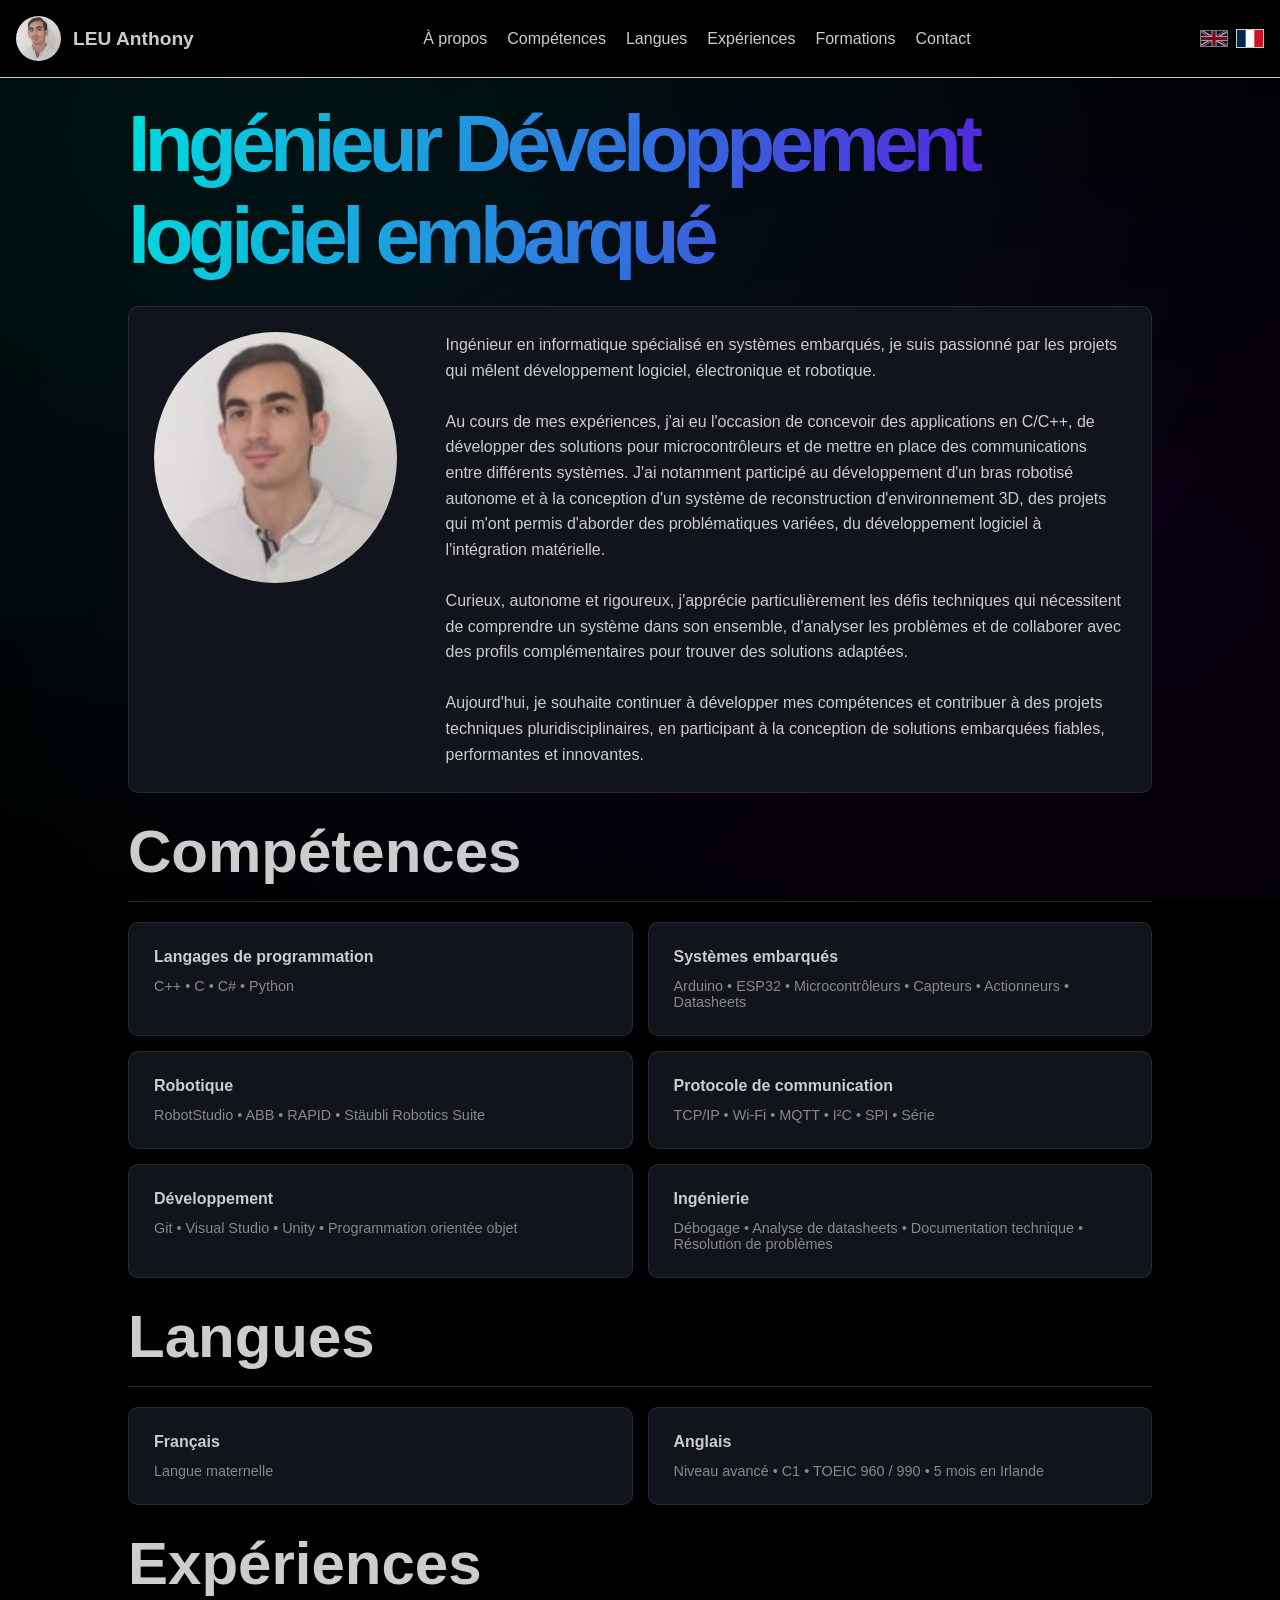
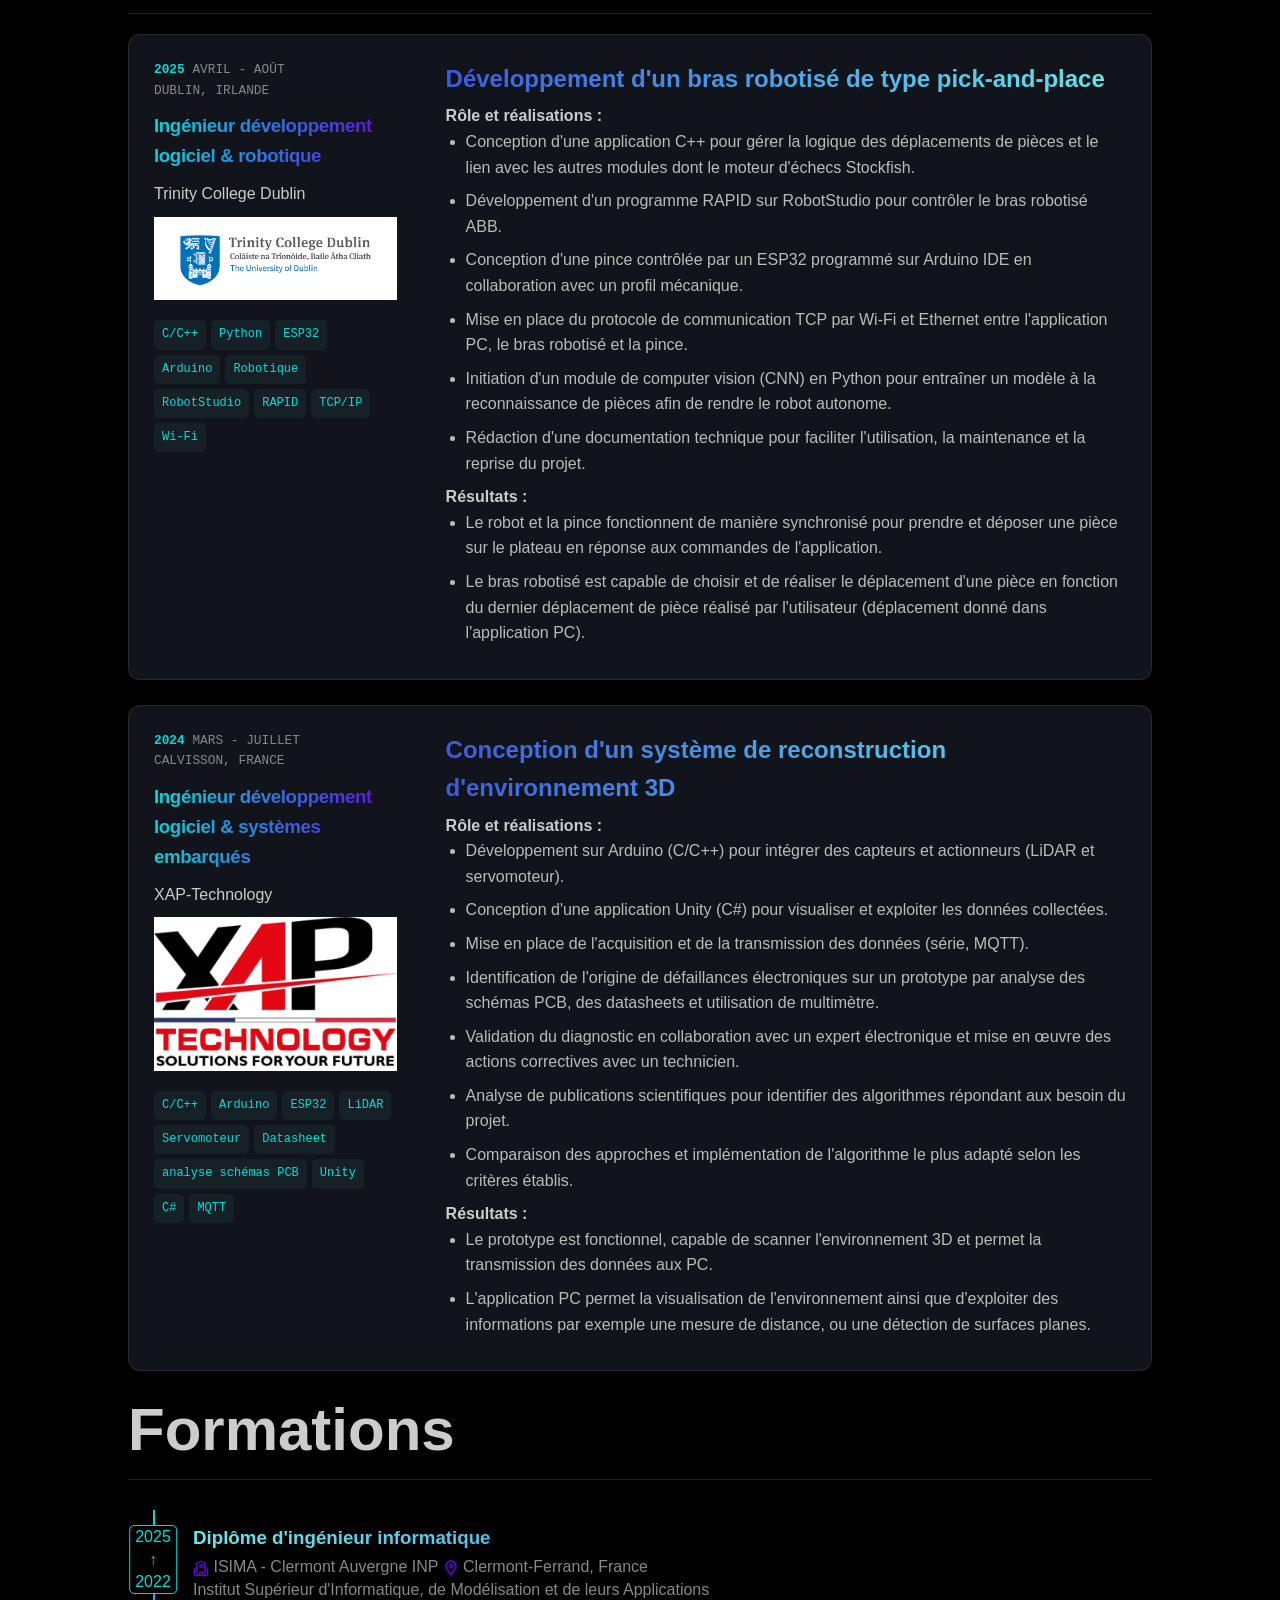
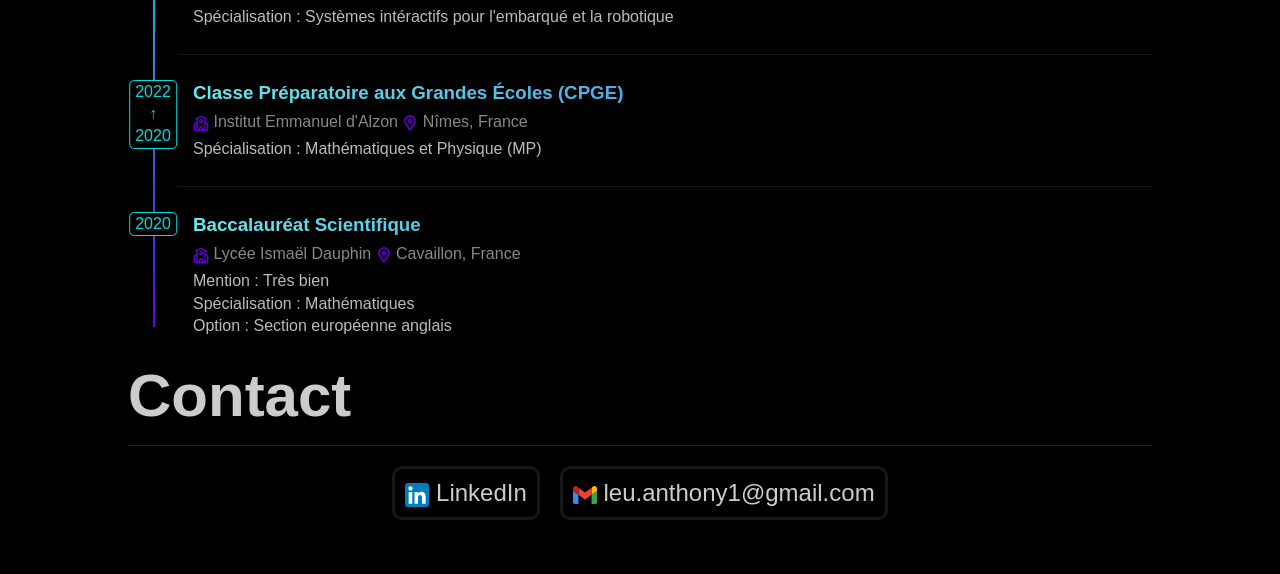
==== commit f280a55d: "added about me section" ====
--- a/fr/index.html
+++ b/fr/index.html
@@ -33,9 +33,23 @@
         </nav>
     </header>
     <main>
-        <h1>Ingénieur Développement logiciel embarqué</h1>
         <section id="about">
-            <h2>À propos</h2>
+            <h1>Ingénieur Développement logiciel embarqué</h1>
+            <div class="presentation">
+                <img src="../assets/profile.jpg" alt="Photo de profil">
+                <p>
+                    Ingénieur en informatique spécialisé en systèmes embarqués, je suis passionné par les projets qui mêlent développement logiciel, électronique et robotique.
+                    <br>
+                    <br>
+                    Au cours de mes expériences, j'ai eu l'occasion de concevoir des applications en C/C++, de développer des solutions pour microcontrôleurs et de mettre en place des communications entre différents systèmes. J'ai notamment participé au développement d'un bras robotisé autonome et à la conception d'un système de reconstruction d'environnement 3D, des projets qui m'ont permis d'aborder des problématiques variées, du développement logiciel à l'intégration matérielle.
+                    <br>
+                    <br>
+                    Curieux, autonome et rigoureux, j'apprécie particulièrement les défis techniques qui nécessitent de comprendre un système dans son ensemble, d'analyser les problèmes et de collaborer avec des profils complémentaires pour trouver des solutions adaptées.
+                    <br>
+                    <br>
+                    Aujourd'hui, je souhaite continuer à développer mes compétences et contribuer à des projets techniques pluridisciplinaires, en participant à la conception de solutions embarquées fiables, performantes et innovantes.
+                </p>
+            </div>
         </section>
         <section id="skills">
             <h2>Compétences</h2>
--- a/style.css
+++ b/style.css
@@ -153,6 +153,28 @@
     padding-top: 20px
 }
 
+.presentation {
+    display: grid;
+    grid-template-columns: 25% 1fr;
+    gap: 5%;
+    padding: 25px;
+    line-height: 1.6;
+    border: 1px solid var(--border);
+    border-radius: 10px;
+    background: var(--card);
+}
+
+
+.presentation img {
+    display: block;
+    width: 100%;
+    max-width: 100%;
+    height: auto;
+    object-fit: cover;
+    border-radius: 50%;
+    margin: 0 auto;
+}
+
 /* Cards (skills & languages) */
 
 .cards-grid {
@@ -164,8 +186,7 @@
 
 .card {
     padding: 25px;
-    border:
-        1px solid var(--border);
+    border: 1px solid var(--border);
     border-radius: 10px;
     background: var(--card);
 }
@@ -230,6 +251,7 @@
 
 .company img{
     width: 100%;
+    max-width: none;
     max-height: 80%;
     height: auto;
     object-fit: contain;
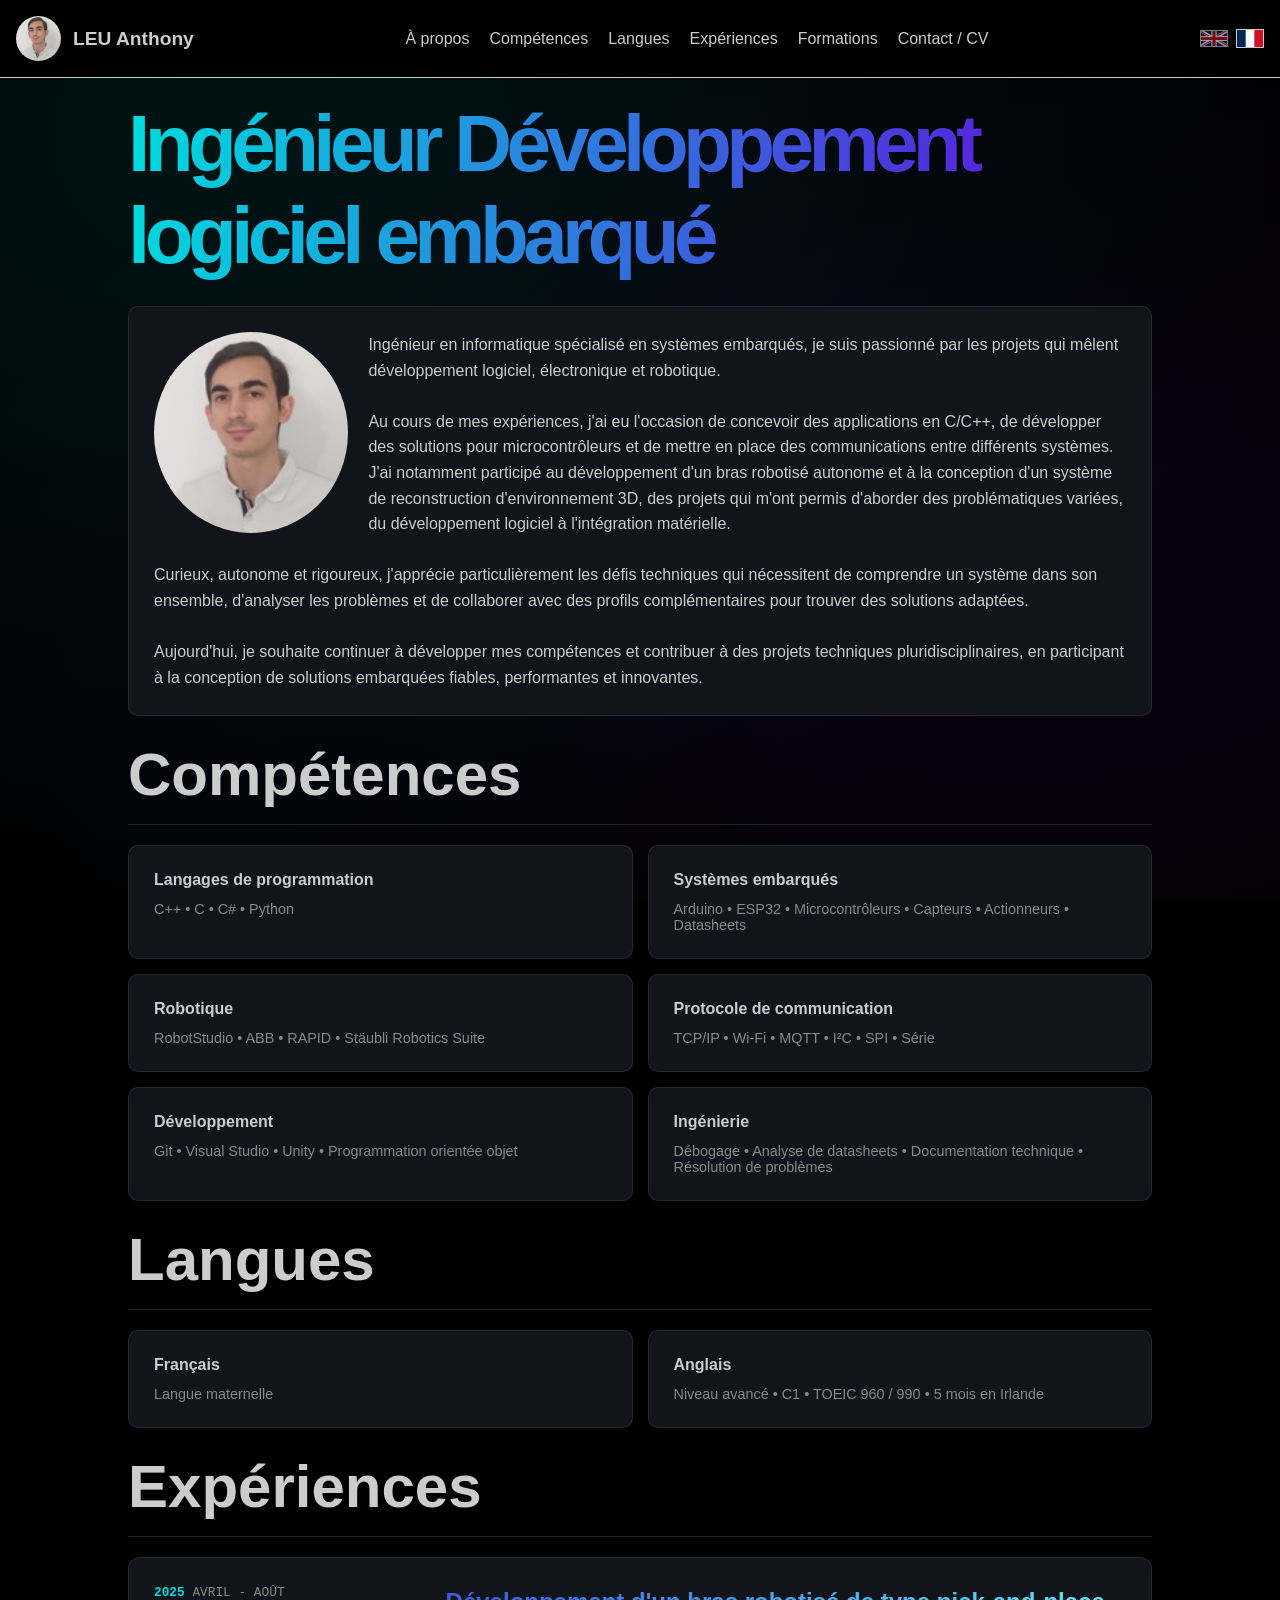
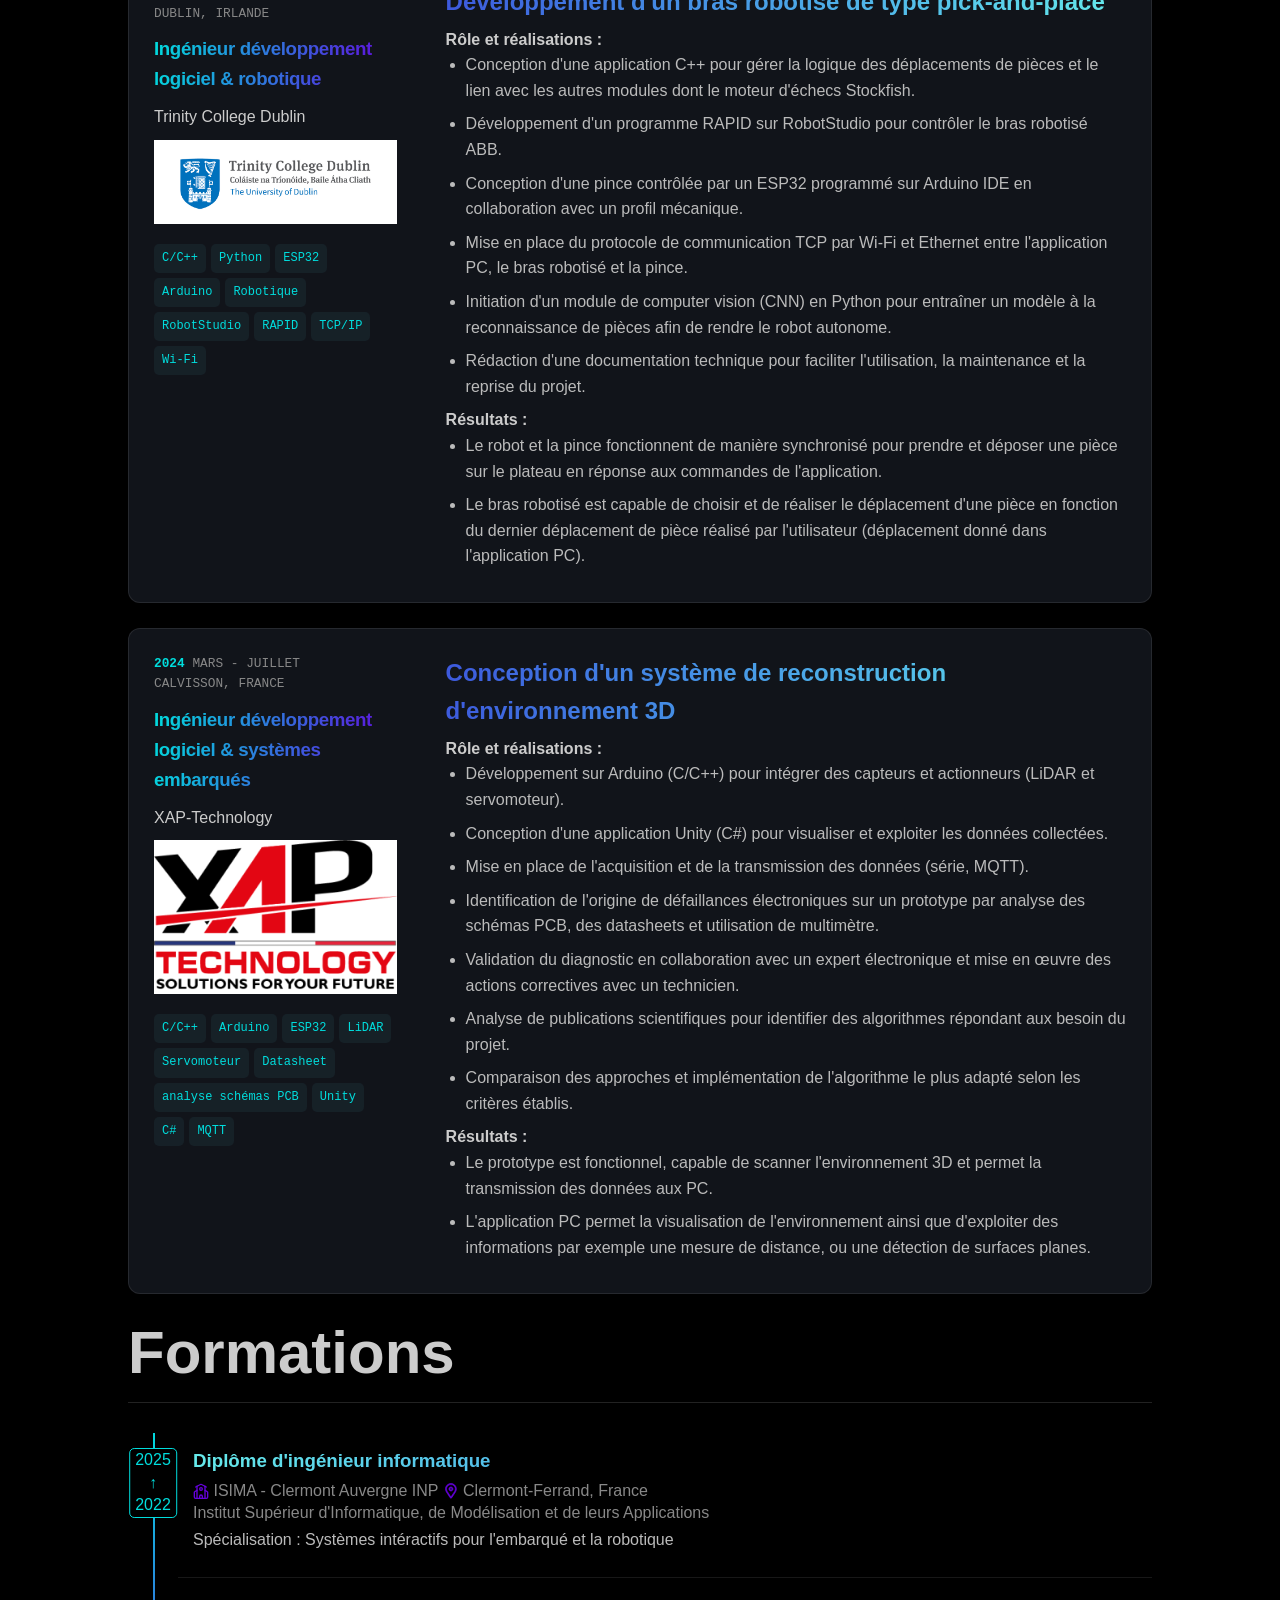
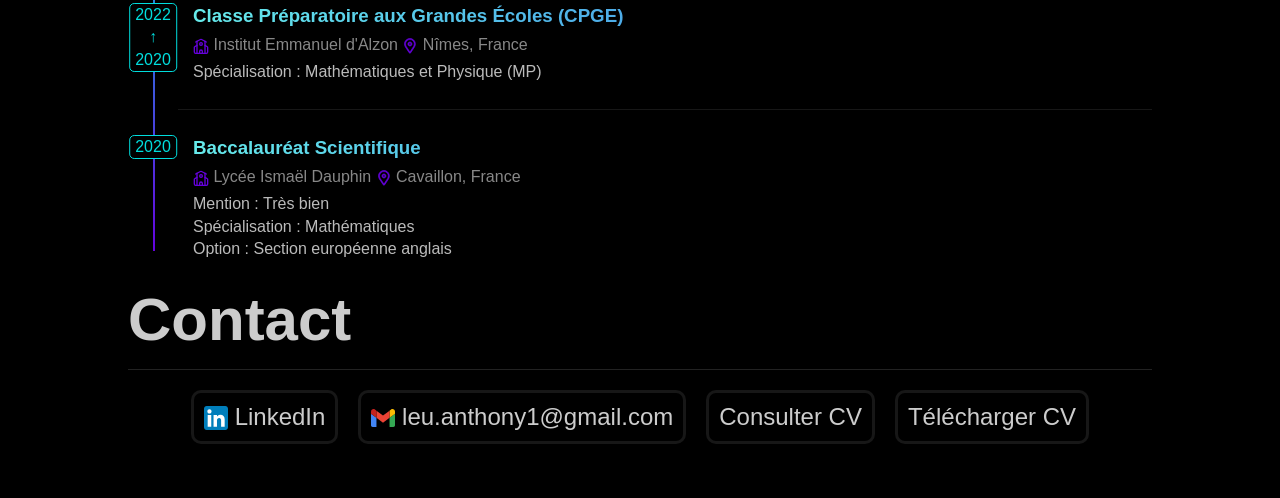
==== commit 721447ca: "added CV" ====
--- a/fr/index.html
+++ b/fr/index.html
@@ -20,7 +20,7 @@
                 <a href="#languages">Langues</a>
                 <a href="#experiences">Expériences</a>
                 <a href="#education">Formations</a>
-                <a href="#contact">Contact</a>
+                <a href="#contact">Contact / CV</a>
             </div>
             <div class="language-selector">
                 <a href="../en/" lang="en" aria-label="English">
@@ -333,7 +333,7 @@
             <h2>Contact</h2>
             <div class="column">
                 <div class="row">
-                    <a href="https://www.linkedin.com/in/anthony-leu/">
+                    <a href="https://www.linkedin.com/in/anthony-leu/" target="_blank" rel="noopener noreferrer">
                         <img src="../assets/icons/LinkedIn.svg" alt="">
                         LinkedIn
                     </a>
@@ -341,6 +341,12 @@
                         <img src="../assets/icons/Gmail.svg" alt="">
                         leu.anthony1@gmail.com
                     </a>
+                    <a href="/assets/CV-Leu_Anthony.pdf" target="_blank" rel="noopener noreferrer">
+                        Consulter CV
+                    </a>
+                    <a href="/assets/CV-Leu_Anthony.pdf" download="CV-Leu_Anthony.pdf">
+                        Télécharger CV
+                    </a>
                 </div>
             </div>
         </section>
--- a/style.css
+++ b/style.css
@@ -154,9 +154,6 @@
 }
 
 .presentation {
-    display: grid;
-    grid-template-columns: 25% 1fr;
-    gap: 5%;
     padding: 25px;
     line-height: 1.6;
     border: 1px solid var(--border);
@@ -166,13 +163,13 @@
 
 
 .presentation img {
-    display: block;
-    width: 100%;
-    max-width: 100%;
+    float: left;
+    width: 20%;
     height: auto;
+    max-width: 20%;
     object-fit: cover;
     border-radius: 50%;
-    margin: 0 auto;
+    margin: 0 20px 10px 0;
 }
 
 /* Cards (skills & languages) */
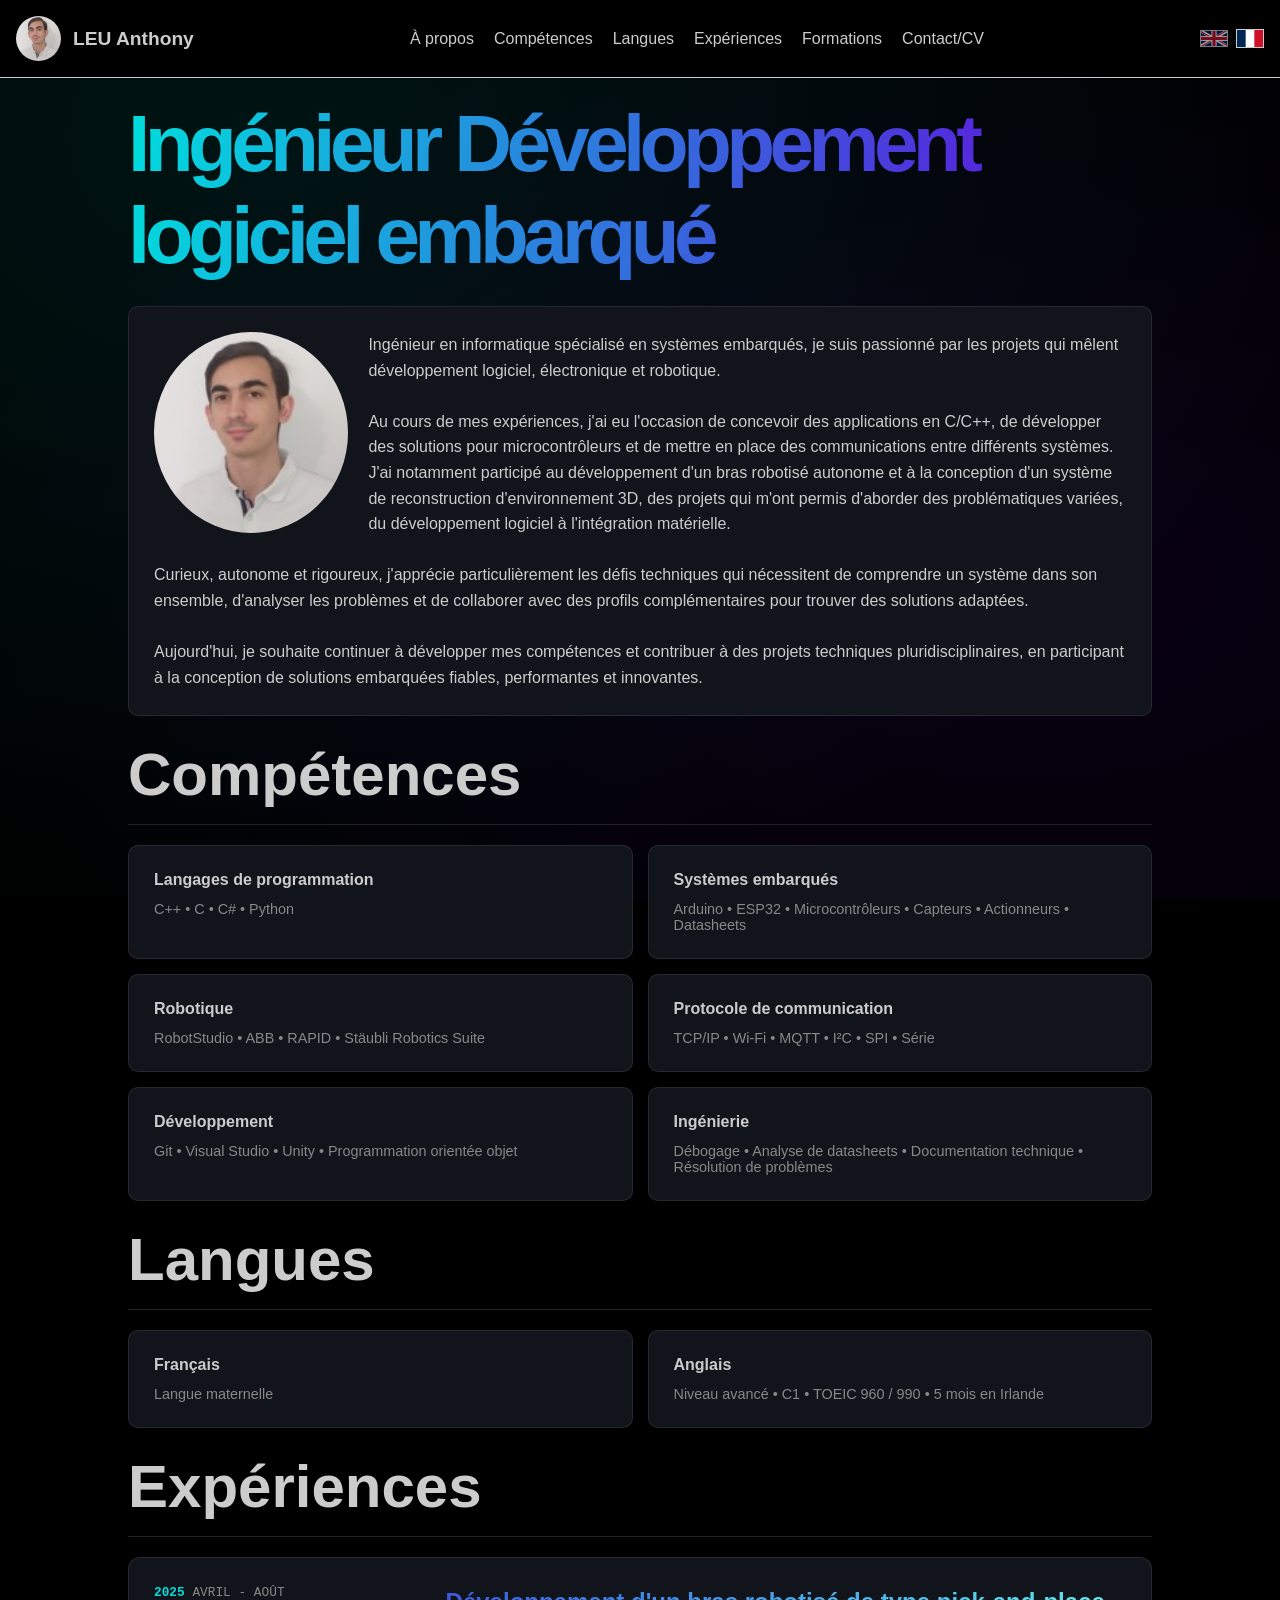
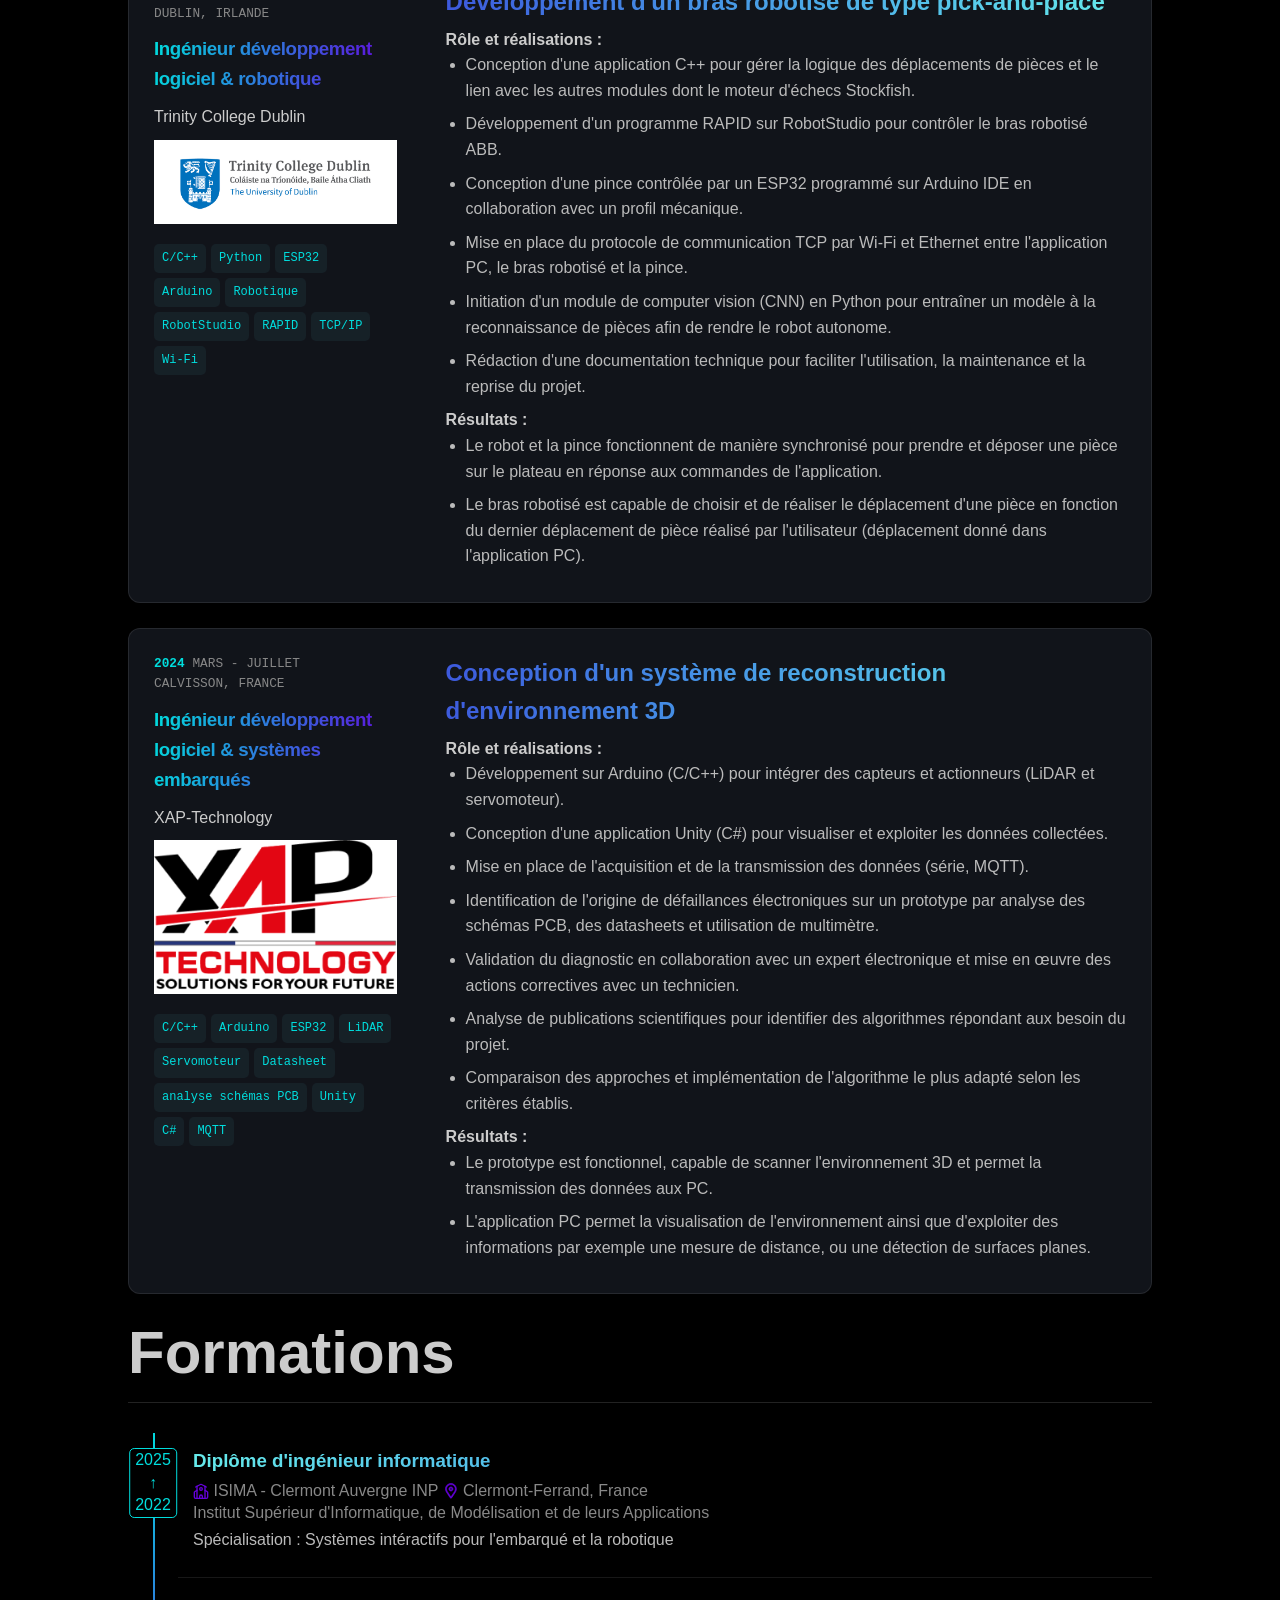
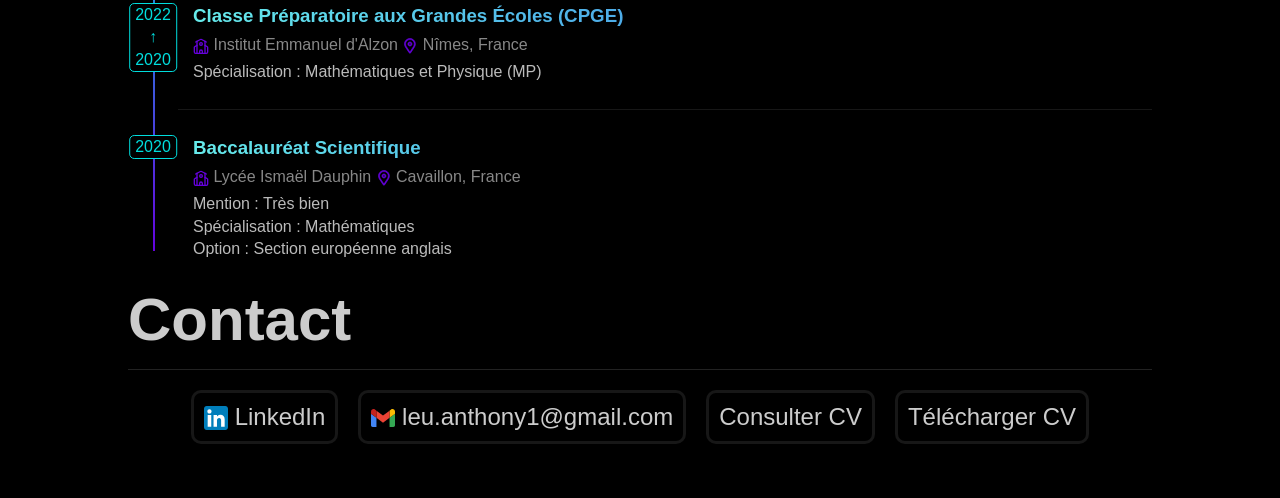
==== commit d6bc2c59: "added english page" ====
--- a/fr/index.html
+++ b/fr/index.html
@@ -20,7 +20,7 @@
                 <a href="#languages">Langues</a>
                 <a href="#experiences">Expériences</a>
                 <a href="#education">Formations</a>
-                <a href="#contact">Contact / CV</a>
+                <a href="#contact">Contact/CV</a>
             </div>
             <div class="language-selector">
                 <a href="../en/" lang="en" aria-label="English">
